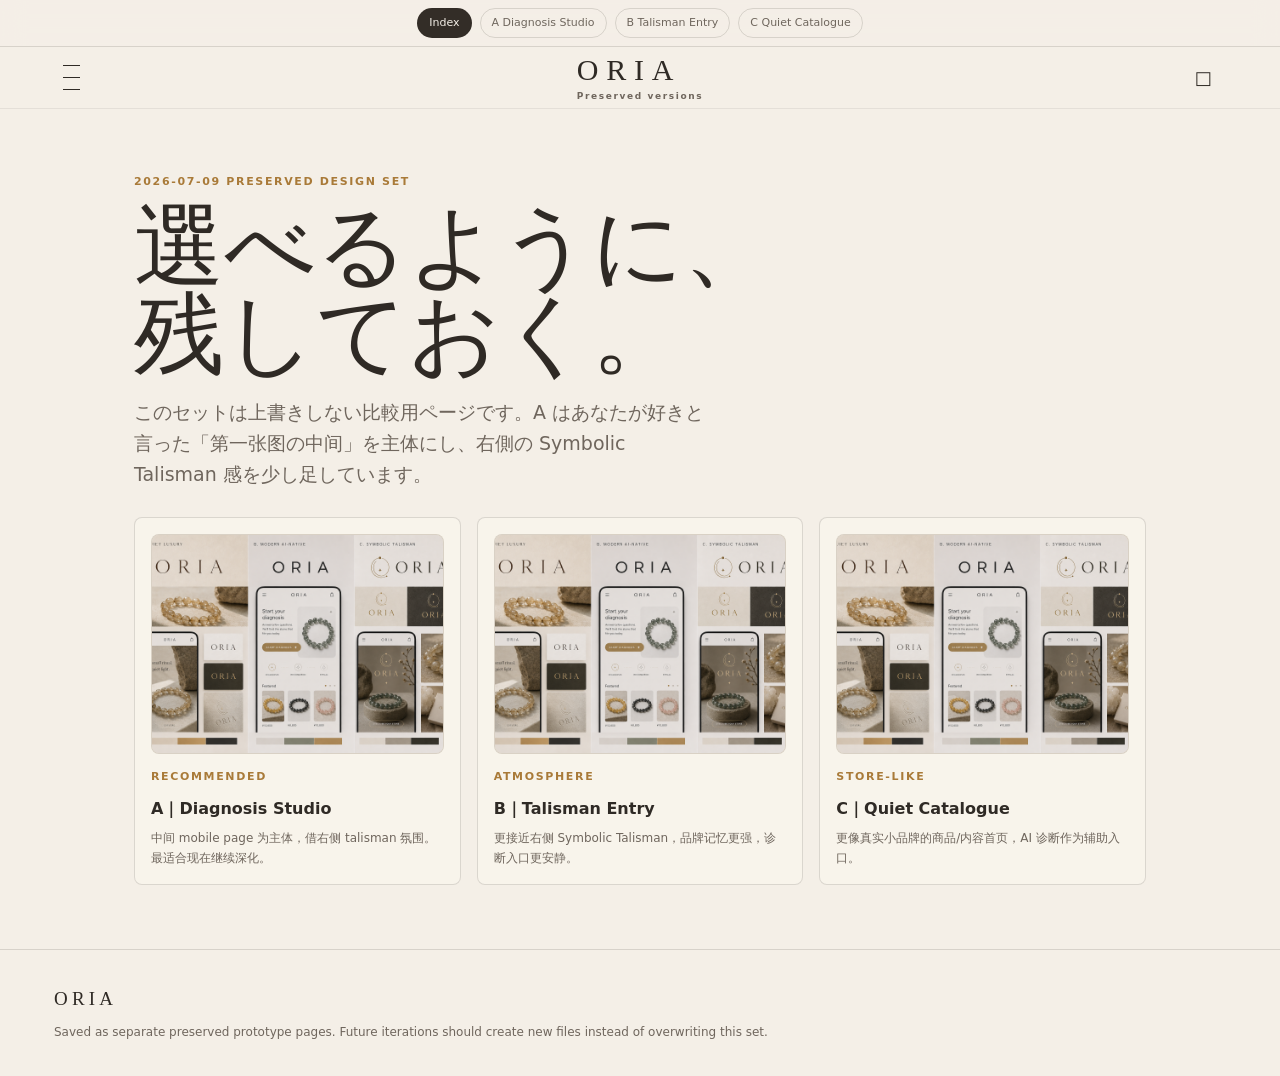
==== oria/index.html @ 79b2f796 "Add ORIA preserved homepage previews" ====
<!doctype html>
<html lang="ja">
<head>
  <meta charset="utf-8">
  <meta name="viewport" content="width=device-width, initial-scale=1">
  <title>ORIA | Preserved Homepage Versions 2026-07-09</title>
  <link rel="stylesheet" href="./oria-preserved-2026-07-09.css">
</head>
<body>
  <nav class="preserved-nav" aria-label="Preserved homepage versions">
    <a href="./index.html" aria-current="page">Index</a>
    <a href="./a.html">A Diagnosis Studio</a>
    <a href="./b.html">B Talisman Entry</a>
    <a href="./c.html">C Quiet Catalogue</a>
  </nav>

  <header class="site-header">
    <button class="hamburger" aria-label="Menu"><span></span></button>
    <a class="brand" href="#">ORIA<small>Preserved versions</small></a>
    <button class="bag" aria-label="Cart">□</button>
  </header>

  <main class="shell">
    <p class="eyebrow">2026-07-09 preserved design set</p>
    <h1>選べるように、<br>残しておく。</h1>
    <p class="lead">このセットは上書きしない比較用ページです。A はあなたが好きと言った「第一张图の中间」を主体にし、右側の Symbolic Talisman 感を少し足しています。</p>

    <div class="index-grid">
      <a class="index-card" href="./a.html">
        <div class="image-frame">
          <img src="../assets/brand/name-validation/2026-07-08-oria-brand-visual-test-v0-1.png" alt="ORIA A reference">
        </div>
        <div>
          <p class="eyebrow">Recommended</p>
          <h3>A｜Diagnosis Studio</h3>
          <p class="microcopy">中间 mobile page 为主体，借右侧 talisman 氛围。最适合现在继续深化。</p>
        </div>
      </a>

      <a class="index-card" href="./b.html">
        <div class="image-frame">
          <img src="../assets/brand/name-validation/2026-07-08-oria-brand-visual-test-v0-1.png" alt="ORIA B reference">
        </div>
        <div>
          <p class="eyebrow">Atmosphere</p>
          <h3>B｜Talisman Entry</h3>
          <p class="microcopy">更接近右侧 Symbolic Talisman，品牌记忆更强，诊断入口更安静。</p>
        </div>
      </a>

      <a class="index-card" href="./c.html">
        <div class="image-frame">
          <img src="../assets/brand/name-validation/2026-07-08-oria-brand-visual-test-v0-1.png" alt="ORIA C reference">
        </div>
        <div>
          <p class="eyebrow">Store-like</p>
          <h3>C｜Quiet Catalogue</h3>
          <p class="microcopy">更像真实小品牌的商品/内容首页，AI 诊断作为辅助入口。</p>
        </div>
      </a>
    </div>
  </main>

  <footer class="footer">
    <strong>ORIA</strong>
    Saved as separate preserved prototype pages. Future iterations should create new files instead of overwriting this set.
  </footer>
</body>
</html>
---- oria/oria-preserved-2026-07-09.css ----
:root {
  --bg: #f4efe7;
  --paper: #fbf7ef;
  --surface: #e8dfd2;
  --text: #2f2a25;
  --sub: #6f665d;
  --accent: #a97a38;
  --dark: #332d27;
  --line: rgba(47, 42, 37, 0.15);
  --soft-line: rgba(47, 42, 37, 0.08);
  --green: #8a9a73;
  --rose: #c48d8a;
  --blue: #8e9aa0;
  --smoke: #5f5a52;
  --shadow: 0 22px 54px rgba(47, 42, 37, 0.12);
  --radius: 8px;
}

* {
  box-sizing: border-box;
}

html {
  scroll-behavior: smooth;
}

body {
  margin: 0;
  color: var(--text);
  background: var(--bg);
  font-family: "Hiragino Kaku Gothic ProN", "Yu Gothic", system-ui, sans-serif;
  line-height: 1.62;
}

a {
  color: inherit;
  text-decoration: none;
}

button,
input {
  font: inherit;
}

img {
  display: block;
  max-width: 100%;
}

.preserved-nav {
  position: sticky;
  z-index: 30;
  top: 0;
  display: flex;
  min-height: 42px;
  align-items: center;
  justify-content: center;
  gap: 8px;
  padding: 8px 12px;
  background: rgba(244, 239, 231, 0.94);
  border-bottom: 1px solid var(--line);
  backdrop-filter: blur(12px);
}

.preserved-nav a {
  display: inline-flex;
  min-height: 30px;
  align-items: center;
  border: 1px solid var(--line);
  border-radius: 999px;
  padding: 0 11px;
  color: var(--sub);
  font-size: 11px;
}

.preserved-nav a[aria-current="page"] {
  background: var(--dark);
  color: var(--bg);
}

.site-header {
  display: grid;
  grid-template-columns: 40px 1fr 40px;
  min-height: 62px;
  align-items: center;
  padding: 0 clamp(16px, 5vw, 54px);
  border-bottom: 1px solid var(--soft-line);
}

.hamburger,
.bag {
  display: inline-grid;
  width: 34px;
  height: 34px;
  place-items: center;
  border: 0;
  background: transparent;
  color: var(--text);
  cursor: pointer;
}

.hamburger span,
.hamburger::before,
.hamburger::after {
  display: block;
  width: 17px;
  height: 1px;
  background: currentColor;
  content: "";
}

.hamburger {
  gap: 5px;
}

.bag {
  font-size: 18px;
}

.brand {
  justify-self: center;
  font-family: Georgia, "Times New Roman", serif;
  font-size: clamp(20px, 5vw, 30px);
  font-weight: 400;
  letter-spacing: 0.26em;
  line-height: 1;
}

.brand small {
  display: block;
  margin-top: 7px;
  color: var(--sub);
  font-family: "Hiragino Kaku Gothic ProN", "Yu Gothic", system-ui, sans-serif;
  font-size: 9px;
  font-weight: 600;
  letter-spacing: 0.18em;
  text-align: center;
}

.shell {
  width: min(1120px, 100%);
  margin: 0 auto;
  padding: clamp(22px, 5vw, 64px) clamp(16px, 5vw, 54px);
}

.eyebrow {
  margin: 0 0 12px;
  color: var(--accent);
  font-size: 11px;
  font-weight: 700;
  letter-spacing: 0.15em;
  text-transform: uppercase;
}

h1,
h2,
h3,
p {
  margin-top: 0;
}

h1,
h2 {
  font-family: Georgia, "Times New Roman", serif;
  font-weight: 400;
  letter-spacing: 0;
}

h1 {
  margin-bottom: 0;
  font-size: clamp(42px, 13vw, 90px);
  line-height: 0.98;
}

h2 {
  margin-bottom: 0;
  font-size: clamp(31px, 8vw, 62px);
  line-height: 1.04;
}

h3 {
  margin-bottom: 7px;
  font-size: 16px;
  font-weight: 600;
  line-height: 1.35;
}

.lead {
  max-width: 580px;
  margin: 18px 0 0;
  color: var(--sub);
  font-size: clamp(15px, 4vw, 19px);
}

.microcopy {
  margin: 10px 0 0;
  color: var(--sub);
  font-size: 12px;
}

.actions {
  display: flex;
  flex-wrap: wrap;
  gap: 10px;
  margin-top: 24px;
}

.btn {
  display: inline-flex;
  min-height: 48px;
  align-items: center;
  justify-content: center;
  border: 1px solid var(--line);
  border-radius: 999px;
  padding: 0 22px;
  background: transparent;
  color: var(--text);
  font-weight: 700;
  cursor: pointer;
  transition: transform 180ms ease, border-color 180ms ease, background 180ms ease;
}

.btn:hover {
  transform: translateY(-1px);
  border-color: rgba(47, 42, 37, 0.34);
}

.btn.primary {
  border-color: var(--dark);
  background: var(--dark);
  color: var(--bg);
}

.btn.slim {
  min-height: 38px;
  padding: 0 16px;
  font-size: 12px;
}

.image-frame {
  overflow: hidden;
  border: 1px solid var(--soft-line);
  border-radius: var(--radius);
  background: var(--surface);
}

.image-frame img {
  width: 100%;
  height: 100%;
  object-fit: cover;
}

.quiz {
  display: grid;
  gap: 16px;
  border: 1px solid var(--line);
  border-radius: var(--radius);
  padding: 18px;
  background: rgba(251, 247, 239, 0.72);
}

.quiz-row {
  display: grid;
  gap: 9px;
}

.choice-grid {
  display: grid;
  grid-template-columns: repeat(2, minmax(0, 1fr));
  gap: 8px;
}

.choice {
  min-height: 42px;
  border: 1px solid var(--line);
  border-radius: 999px;
  background: transparent;
  color: var(--text);
  cursor: pointer;
}

.choice.is-selected {
  border-color: var(--dark);
  background: var(--dark);
  color: var(--bg);
}

.result-note {
  display: none;
  margin: 0;
  padding-top: 10px;
  border-top: 1px solid var(--line);
  color: var(--sub);
  font-size: 13px;
}

.result-note.is-visible {
  display: block;
}

.product-line {
  display: grid;
  gap: 1px;
  border-top: 1px solid var(--line);
}

.product-line a {
  display: grid;
  grid-template-columns: 1fr auto;
  gap: 16px;
  padding: 17px 0;
  border-bottom: 1px solid var(--line);
}

.product-line span {
  color: var(--sub);
  font-size: 13px;
}

.footer {
  padding: 34px clamp(16px, 5vw, 54px);
  border-top: 1px solid var(--line);
  color: var(--sub);
  font-size: 12px;
}

.footer strong {
  display: block;
  margin-bottom: 8px;
  color: var(--text);
  font-family: Georgia, "Times New Roman", serif;
  font-size: 19px;
  font-weight: 400;
  letter-spacing: 0.22em;
}

.reveal {
  opacity: 0;
  transform: translateY(10px);
  transition: opacity 650ms ease, transform 650ms ease;
}

.reveal.is-visible {
  opacity: 1;
  transform: translateY(0);
}

.index-grid {
  display: grid;
  grid-template-columns: repeat(3, minmax(0, 1fr));
  gap: 16px;
  margin-top: 28px;
}

.index-card {
  display: grid;
  gap: 14px;
  border: 1px solid var(--line);
  border-radius: var(--radius);
  padding: 16px;
  background: rgba(251, 247, 239, 0.6);
}

.index-card .image-frame {
  aspect-ratio: 4 / 3;
}

@media (max-width: 760px) {
  .preserved-nav {
    overflow-x: auto;
    justify-content: flex-start;
  }

  .choice-grid,
  .index-grid {
    grid-template-columns: 1fr;
  }

  .actions .btn {
    width: 100%;
  }
}

@media (prefers-reduced-motion: reduce) {
  html {
    scroll-behavior: auto;
  }

  *,
  *::before,
  *::after {
    transition: none !important;
  }

  .reveal {
    opacity: 1;
    transform: none;
  }
}
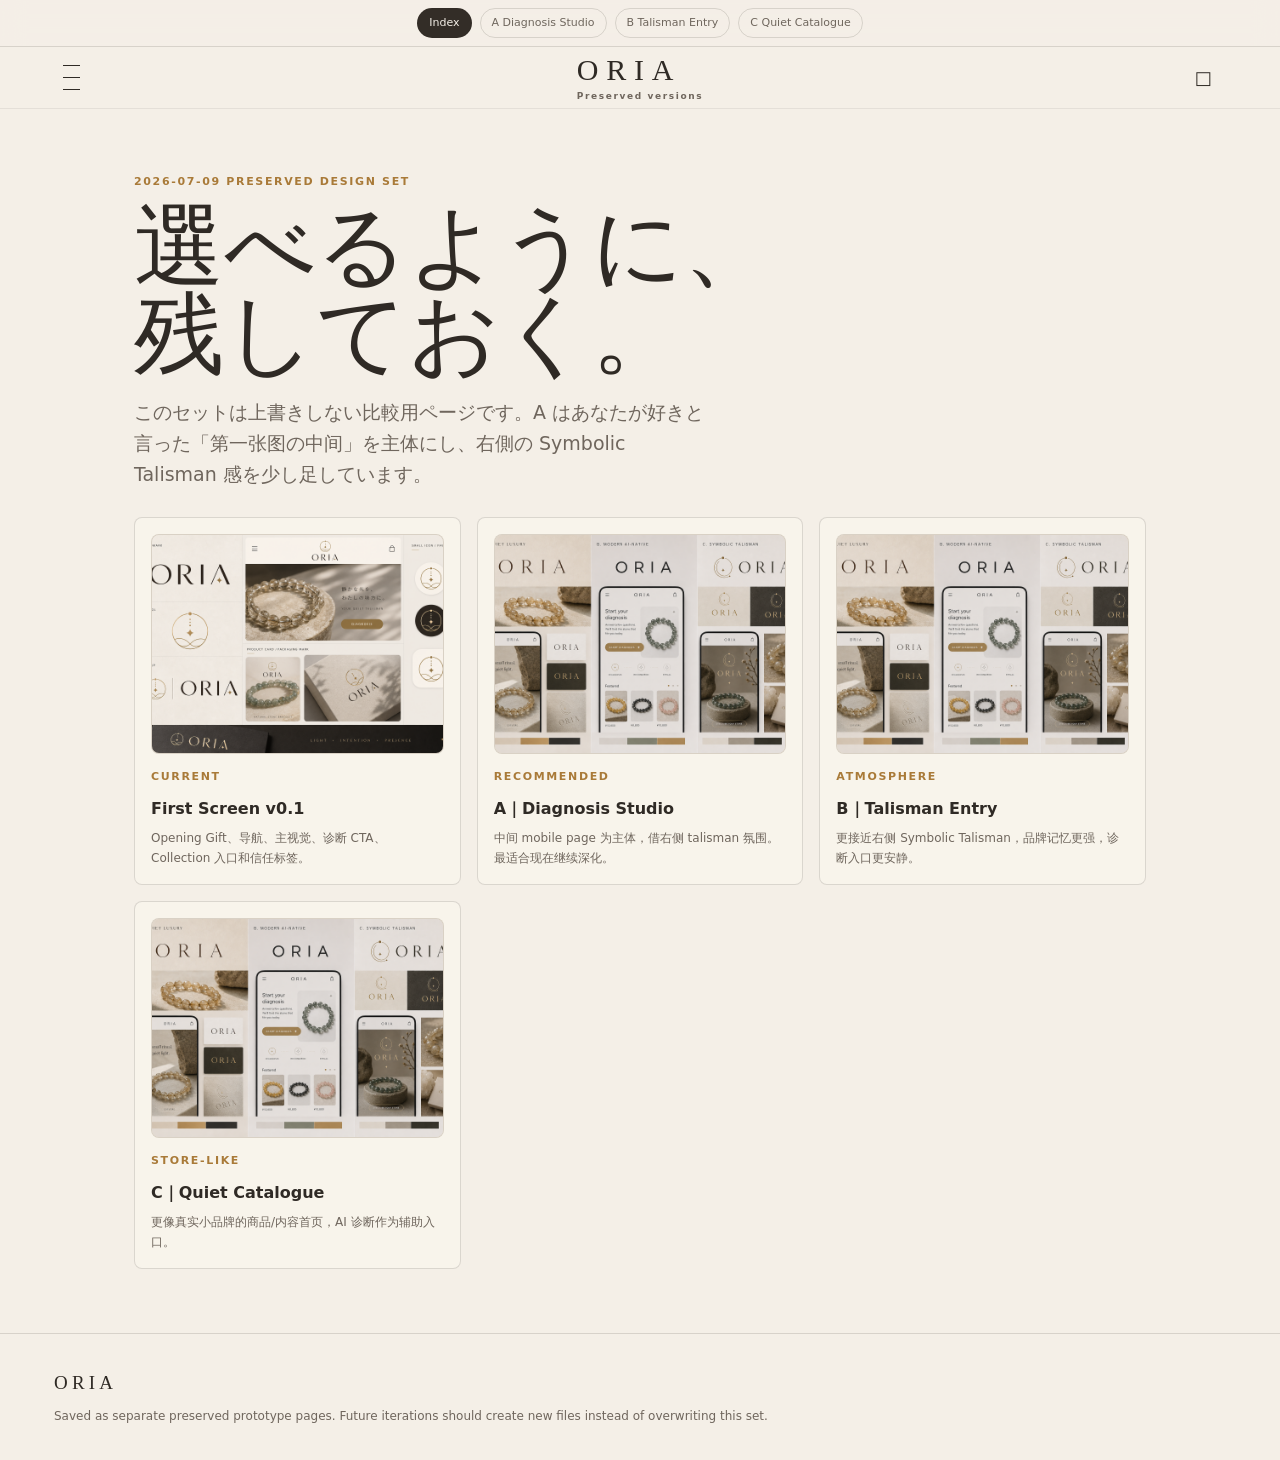
==== commit 9c7396c1: "Add ORIA first screen preview" ====
--- a/oria/index.html
+++ b/oria/index.html
@@ -26,6 +26,17 @@
     <p class="lead">このセットは上書きしない比較用ページです。A はあなたが好きと言った「第一张图の中间」を主体にし、右側の Symbolic Talisman 感を少し足しています。</p>
 
     <div class="index-grid">
+      <a class="index-card" href="./first-screen-v0.1.html">
+        <div class="image-frame">
+          <img src="../assets/brand/name-validation/2026-07-08-oria-logo-hero-test-v0-2.png" alt="ORIA first screen v0.1">
+        </div>
+        <div>
+          <p class="eyebrow">Current</p>
+          <h3>First Screen v0.1</h3>
+          <p class="microcopy">Opening Gift、导航、主视觉、诊断 CTA、Collection 入口和信任标签。</p>
+        </div>
+      </a>
+
       <a class="index-card" href="./a.html">
         <div class="image-frame">
           <img src="../assets/brand/name-validation/2026-07-08-oria-brand-visual-test-v0-1.png" alt="ORIA A reference">
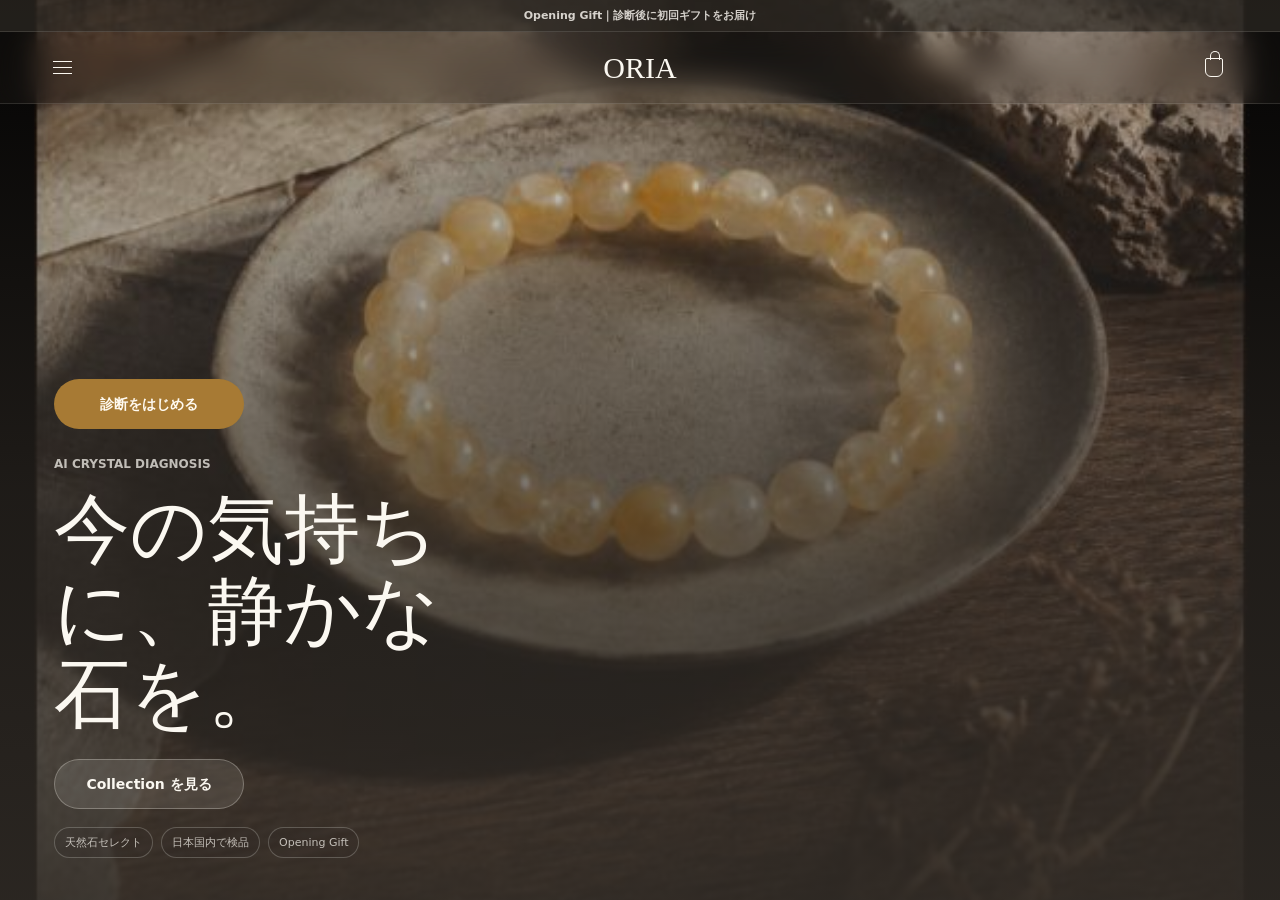
==== commit fb298339: "Use C001 image as ORIA first screen preview" ====
--- a/oria/index.html
+++ b/oria/index.html
@@ -3,78 +3,290 @@
 <head>
   <meta charset="utf-8">
   <meta name="viewport" content="width=device-width, initial-scale=1">
-  <title>ORIA | Preserved Homepage Versions 2026-07-09</title>
-  <link rel="stylesheet" href="./oria-preserved-2026-07-09.css">
+  <title>ORIA | First Screen v0.1</title>
+  <style>
+    :root {
+      --ivory: #f4efe7;
+      --paper: #fbf8f1;
+      --sage: #858c7b;
+      --gold: #a77a34;
+      --charcoal: #2f2a25;
+      --ink-soft: rgba(251, 248, 241, 0.84);
+      --line-light: rgba(251, 248, 241, 0.28);
+      --line-dark: rgba(47, 42, 37, 0.16);
+    }
+
+    * {
+      box-sizing: border-box;
+    }
+
+    html {
+      min-height: 100%;
+      background: var(--charcoal);
+    }
+
+    body {
+      min-height: 100%;
+      margin: 0;
+      color: var(--paper);
+      background: var(--charcoal);
+      font-family: "Hiragino Kaku Gothic ProN", "Yu Gothic", system-ui, sans-serif;
+      line-height: 1.58;
+    }
+
+    a,
+    button {
+      color: inherit;
+      font: inherit;
+    }
+
+    a {
+      text-decoration: none;
+    }
+
+    button {
+      border: 0;
+      background: transparent;
+      cursor: pointer;
+    }
+
+    .page {
+      min-height: 100svh;
+      background:
+        linear-gradient(180deg, rgba(47, 42, 37, 0.08) 0%, rgba(47, 42, 37, 0.64) 54%, rgba(47, 42, 37, 0.9) 100%),
+        url("../assets/ai-visuals/C001/2026-07-07/C001-ai-visual-v3-fullscreen-ui.png") center / cover;
+    }
+
+    .header {
+      position: fixed;
+      z-index: 10;
+      top: 32px;
+      left: 0;
+      right: 0;
+      display: grid;
+      grid-template-columns: 44px 1fr 44px;
+      min-height: 64px;
+      align-items: center;
+      padding: 0 18px;
+      border-bottom: 1px solid rgba(251, 248, 241, 0.12);
+      background: rgba(47, 42, 37, 0.22);
+      backdrop-filter: blur(14px);
+    }
+
+    .top-gift {
+      position: fixed;
+      z-index: 11;
+      top: 0;
+      left: 0;
+      right: 0;
+      display: flex;
+      min-height: 32px;
+      align-items: center;
+      justify-content: center;
+      padding: 6px 14px;
+      border-bottom: 1px solid rgba(251, 248, 241, 0.12);
+      background: rgba(47, 42, 37, 0.72);
+      color: rgba(251, 248, 241, 0.82);
+      font-size: 11px;
+      font-weight: 700;
+    }
+
+    .brand {
+      justify-self: center;
+      color: var(--paper);
+      font-family: Georgia, "Times New Roman", serif;
+      font-size: 24px;
+      font-weight: 400;
+      letter-spacing: 0;
+    }
+
+    .icon-button {
+      display: grid;
+      width: 40px;
+      height: 40px;
+      place-items: center;
+    }
+
+    .menu-icon,
+    .menu-icon::before,
+    .menu-icon::after {
+      display: block;
+      width: 19px;
+      height: 1px;
+      background: currentColor;
+      content: "";
+    }
+
+    .menu-icon::before {
+      transform: translateY(-6px);
+    }
+
+    .menu-icon::after {
+      transform: translateY(5px);
+    }
+
+    .bag-icon {
+      position: relative;
+      width: 18px;
+      height: 19px;
+      border: 1.4px solid currentColor;
+      border-radius: 2px 2px 6px 6px;
+    }
+
+    .bag-icon::before {
+      position: absolute;
+      top: -8px;
+      left: 4px;
+      width: 8px;
+      height: 8px;
+      border: 1.4px solid currentColor;
+      border-bottom: 0;
+      border-radius: 8px 8px 0 0;
+      content: "";
+    }
+
+    .hero {
+      display: grid;
+      min-height: 100svh;
+      align-items: end;
+      padding: 96px 20px 28px;
+    }
+
+    .hero-inner {
+      width: min(100%, 460px);
+    }
+
+    .kicker {
+      margin: 0 0 14px;
+      color: rgba(251, 248, 241, 0.72);
+      font-size: 12px;
+      font-weight: 700;
+      letter-spacing: 0;
+      text-transform: uppercase;
+    }
+
+    h1 {
+      max-width: 10ch;
+      margin: 0;
+      color: var(--paper);
+      font-family: "Hiragino Mincho ProN", "Yu Mincho", Georgia, serif;
+      font-size: 46px;
+      font-weight: 400;
+      line-height: 1.08;
+      letter-spacing: 0;
+    }
+
+    .actions {
+      display: grid;
+      grid-template-columns: 1fr;
+      gap: 10px;
+      margin-top: 22px;
+    }
+
+    .button {
+      display: inline-flex;
+      min-height: 50px;
+      align-items: center;
+      justify-content: center;
+      border: 1px solid var(--line-light);
+      border-radius: 999px;
+      padding: 0 22px;
+      background: rgba(251, 248, 241, 0.1);
+      color: var(--paper);
+      font-size: 14px;
+      font-weight: 700;
+    }
+
+    .button-primary {
+      border-color: rgba(167, 122, 52, 0.72);
+      background: var(--gold);
+      color: #fffaf0;
+    }
+
+    .primary-action {
+      margin: 0 0 26px;
+    }
+
+    .secondary-action {
+      margin-top: 24px;
+    }
+
+    .signals {
+      display: flex;
+      flex-wrap: wrap;
+      gap: 8px;
+      margin-top: 18px;
+      color: rgba(251, 248, 241, 0.72);
+      font-size: 11px;
+    }
+
+    .signals span {
+      border: 1px solid rgba(251, 248, 241, 0.22);
+      border-radius: 999px;
+      padding: 6px 10px;
+      background: rgba(47, 42, 37, 0.16);
+    }
+
+    @media (min-width: 720px) {
+      .header {
+        min-height: 72px;
+        padding: 0 42px;
+      }
+
+      .brand {
+        font-size: 30px;
+      }
+
+      .hero {
+        padding: 120px 54px 42px;
+      }
+
+      .hero-inner {
+        width: min(100%, 620px);
+      }
+
+      h1 {
+        max-width: 11ch;
+        font-size: 76px;
+      }
+
+      .actions {
+        display: flex;
+        flex-wrap: wrap;
+      }
+
+      .button {
+        min-width: 190px;
+      }
+    }
+  </style>
 </head>
 <body>
-  <nav class="preserved-nav" aria-label="Preserved homepage versions">
-    <a href="./index.html" aria-current="page">Index</a>
-    <a href="./a.html">A Diagnosis Studio</a>
-    <a href="./b.html">B Talisman Entry</a>
-    <a href="./c.html">C Quiet Catalogue</a>
-  </nav>
-
-  <header class="site-header">
-    <button class="hamburger" aria-label="Menu"><span></span></button>
-    <a class="brand" href="#">ORIA<small>Preserved versions</small></a>
-    <button class="bag" aria-label="Cart">□</button>
-  </header>
-
-  <main class="shell">
-    <p class="eyebrow">2026-07-09 preserved design set</p>
-    <h1>選べるように、<br>残しておく。</h1>
-    <p class="lead">このセットは上書きしない比較用ページです。A はあなたが好きと言った「第一张图の中间」を主体にし、右側の Symbolic Talisman 感を少し足しています。</p>
-
-    <div class="index-grid">
-      <a class="index-card" href="./first-screen-v0.1.html">
-        <div class="image-frame">
-          <img src="../assets/brand/name-validation/2026-07-08-oria-logo-hero-test-v0-2.png" alt="ORIA first screen v0.1">
+  <div class="page">
+    <div class="top-gift">Opening Gift｜診断後に初回ギフトをお届け</div>
+    <header class="header" aria-label="ORIA header">
+      <button class="icon-button" type="button" aria-label="Menu"><span class="menu-icon"></span></button>
+      <a class="brand" href="#">ORIA</a>
+      <button class="icon-button" type="button" aria-label="Cart"><span class="bag-icon"></span></button>
+    </header>
+
+    <main class="hero">
+      <section class="hero-inner" aria-labelledby="hero-title">
+        <div class="primary-action" aria-label="Primary action">
+          <a class="button button-primary" href="#diagnosis">診断をはじめる</a>
         </div>
-        <div>
-          <p class="eyebrow">Current</p>
-          <h3>First Screen v0.1</h3>
-          <p class="microcopy">Opening Gift、导航、主视觉、诊断 CTA、Collection 入口和信任标签。</p>
+        <p class="kicker">AI Crystal Diagnosis</p>
+        <h1 id="hero-title">今の気持ちに、静かな石を。</h1>
+        <div class="actions secondary-action" aria-label="Secondary action">
+          <a class="button" href="#collection">Collection を見る</a>
         </div>
-      </a>
-
-      <a class="index-card" href="./a.html">
-        <div class="image-frame">
-          <img src="../assets/brand/name-validation/2026-07-08-oria-brand-visual-test-v0-1.png" alt="ORIA A reference">
+        <div class="signals" aria-label="Trust signals">
+          <span>天然石セレクト</span>
+          <span>日本国内で検品</span>
+          <span>Opening Gift</span>
         </div>
-        <div>
-          <p class="eyebrow">Recommended</p>
-          <h3>A｜Diagnosis Studio</h3>
-          <p class="microcopy">中间 mobile page 为主体，借右侧 talisman 氛围。最适合现在继续深化。</p>
-        </div>
-      </a>
-
-      <a class="index-card" href="./b.html">
-        <div class="image-frame">
-          <img src="../assets/brand/name-validation/2026-07-08-oria-brand-visual-test-v0-1.png" alt="ORIA B reference">
-        </div>
-        <div>
-          <p class="eyebrow">Atmosphere</p>
-          <h3>B｜Talisman Entry</h3>
-          <p class="microcopy">更接近右侧 Symbolic Talisman，品牌记忆更强，诊断入口更安静。</p>
-        </div>
-      </a>
-
-      <a class="index-card" href="./c.html">
-        <div class="image-frame">
-          <img src="../assets/brand/name-validation/2026-07-08-oria-brand-visual-test-v0-1.png" alt="ORIA C reference">
-        </div>
-        <div>
-          <p class="eyebrow">Store-like</p>
-          <h3>C｜Quiet Catalogue</h3>
-          <p class="microcopy">更像真实小品牌的商品/内容首页，AI 诊断作为辅助入口。</p>
-        </div>
-      </a>
-    </div>
-  </main>
-
-  <footer class="footer">
-    <strong>ORIA</strong>
-    Saved as separate preserved prototype pages. Future iterations should create new files instead of overwriting this set.
-  </footer>
+      </section>
+    </main>
+  </div>
 </body>
 </html>
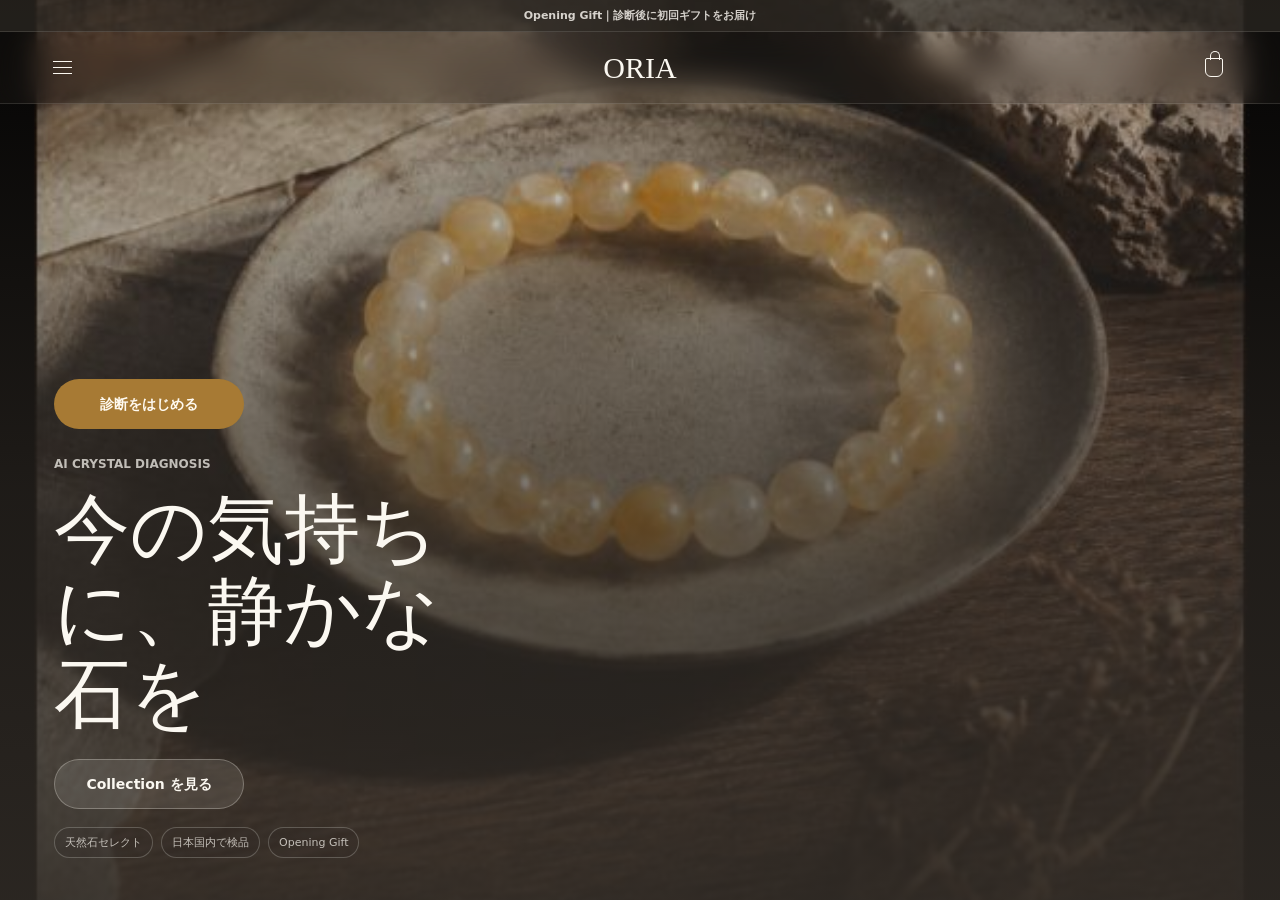
==== commit cb7b1f57: "Remove punctuation from ORIA preview headline" ====
--- a/oria/index.html
+++ b/oria/index.html
@@ -276,7 +276,7 @@
           <a class="button button-primary" href="#diagnosis">診断をはじめる</a>
         </div>
         <p class="kicker">AI Crystal Diagnosis</p>
-        <h1 id="hero-title">今の気持ちに、静かな石を。</h1>
+        <h1 id="hero-title">今の気持ちに、静かな石を</h1>
         <div class="actions secondary-action" aria-label="Secondary action">
           <a class="button" href="#collection">Collection を見る</a>
         </div>
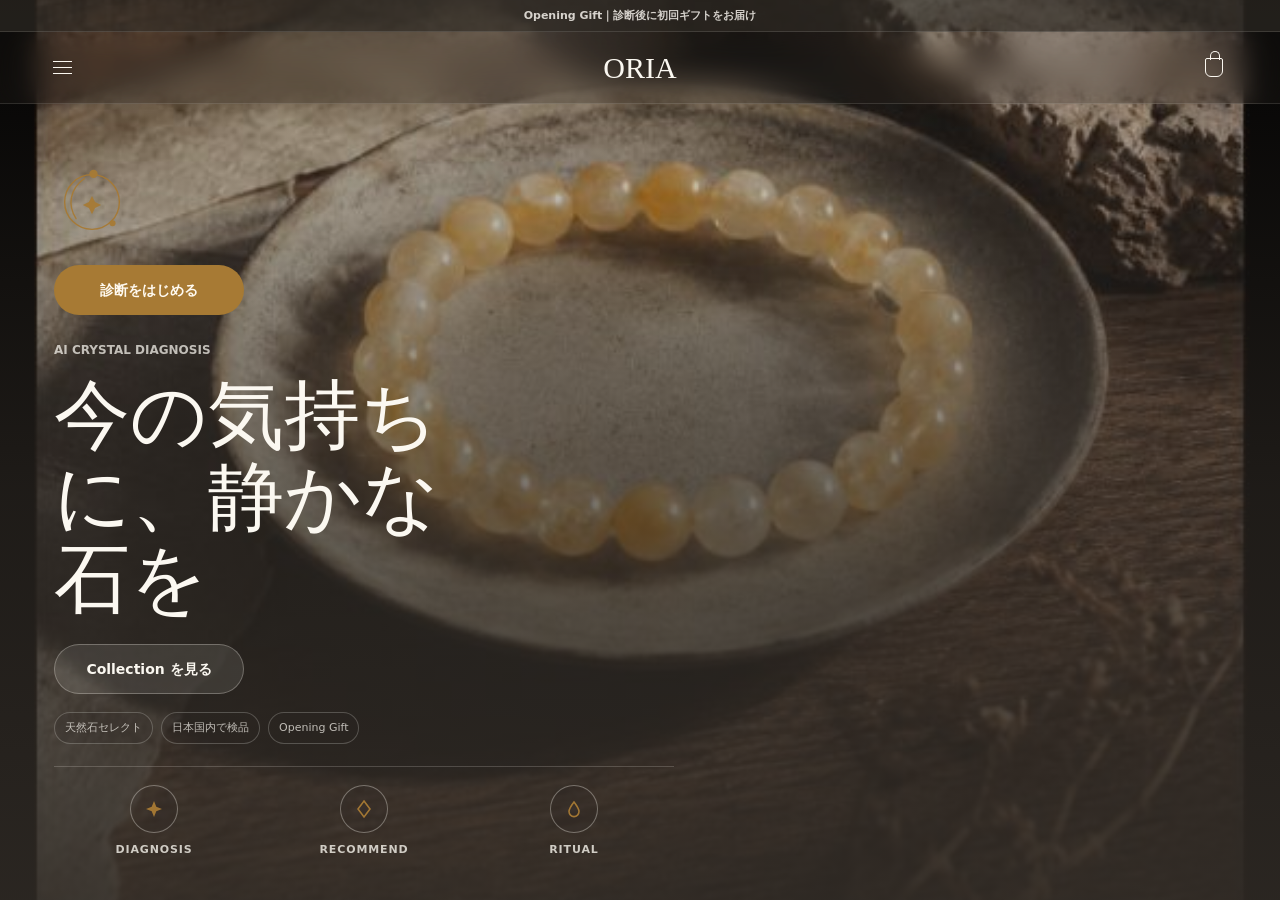
==== commit 1cfe6364: "Add ORIA symbol and process icons to preview" ====
--- a/oria/index.html
+++ b/oria/index.html
@@ -145,6 +145,13 @@
       content: "";
     }
 
+    .hero-mark {
+      width: 76px;
+      height: 76px;
+      margin-bottom: 18px;
+      color: rgba(167, 122, 52, 0.94);
+    }
+
     .hero {
       display: grid;
       min-height: 100svh;
@@ -227,6 +234,41 @@
       background: rgba(47, 42, 37, 0.16);
     }
 
+    .process-strip {
+      display: grid;
+      grid-template-columns: repeat(3, 1fr);
+      gap: 10px;
+      margin-top: 22px;
+      padding-top: 18px;
+      border-top: 1px solid rgba(251, 248, 241, 0.18);
+    }
+
+    .process-item {
+      display: grid;
+      justify-items: center;
+      gap: 8px;
+      color: rgba(251, 248, 241, 0.78);
+      text-align: center;
+    }
+
+    .process-icon {
+      display: grid;
+      width: 48px;
+      height: 48px;
+      place-items: center;
+      border: 1px solid rgba(251, 248, 241, 0.34);
+      border-radius: 50%;
+      color: rgba(167, 122, 52, 0.96);
+      background: rgba(47, 42, 37, 0.16);
+    }
+
+    .process-item strong {
+      font-size: 10px;
+      font-weight: 700;
+      letter-spacing: 0.08em;
+      text-transform: uppercase;
+    }
+
     @media (min-width: 720px) {
       .header {
         min-height: 72px;
@@ -257,6 +299,10 @@
 
       .button {
         min-width: 190px;
+      }
+
+      .process-item strong {
+        font-size: 11px;
       }
     }
   </style>
@@ -272,6 +318,13 @@
 
     <main class="hero">
       <section class="hero-inner" aria-labelledby="hero-title">
+        <svg class="hero-mark" viewBox="0 0 100 100" aria-hidden="true">
+          <circle cx="50" cy="50" r="36" fill="none" stroke="currentColor" stroke-width="1.8"/>
+          <path d="M29 72C18 55 20 33 40 19" fill="none" stroke="currentColor" stroke-width="1.8" stroke-linecap="round"/>
+          <circle cx="52" cy="13" r="5.5" fill="currentColor"/>
+          <circle cx="77" cy="78" r="4" fill="currentColor"/>
+          <path d="M50 42l4 8 8 4-8 4-4 8-4-8-8-4 8-4z" fill="currentColor"/>
+        </svg>
         <div class="primary-action" aria-label="Primary action">
           <a class="button button-primary" href="#diagnosis">診断をはじめる</a>
         </div>
@@ -285,6 +338,32 @@
           <span>日本国内で検品</span>
           <span>Opening Gift</span>
         </div>
+        <div class="process-strip" aria-label="Process">
+          <div class="process-item">
+            <span class="process-icon" aria-hidden="true">
+              <svg width="20" height="20" viewBox="0 0 20 20">
+                <path d="M10 2l2.3 5.7L18 10l-5.7 2.3L10 18l-2.3-5.7L2 10l5.7-2.3z" fill="currentColor"/>
+              </svg>
+            </span>
+            <strong>Diagnosis</strong>
+          </div>
+          <div class="process-item">
+            <span class="process-icon" aria-hidden="true">
+              <svg width="20" height="20" viewBox="0 0 20 20">
+                <path d="M10 2l6 8-6 8-6-8z" fill="none" stroke="currentColor" stroke-width="1.6"/>
+              </svg>
+            </span>
+            <strong>Recommend</strong>
+          </div>
+          <div class="process-item">
+            <span class="process-icon" aria-hidden="true">
+              <svg width="20" height="20" viewBox="0 0 20 20">
+                <path d="M10 3C7 6.9 5 9.7 5 12.6A5 5 0 0 0 15 12.6C15 9.7 13 6.9 10 3z" fill="none" stroke="currentColor" stroke-width="1.6"/>
+              </svg>
+            </span>
+            <strong>Ritual</strong>
+          </div>
+        </div>
       </section>
     </main>
   </div>
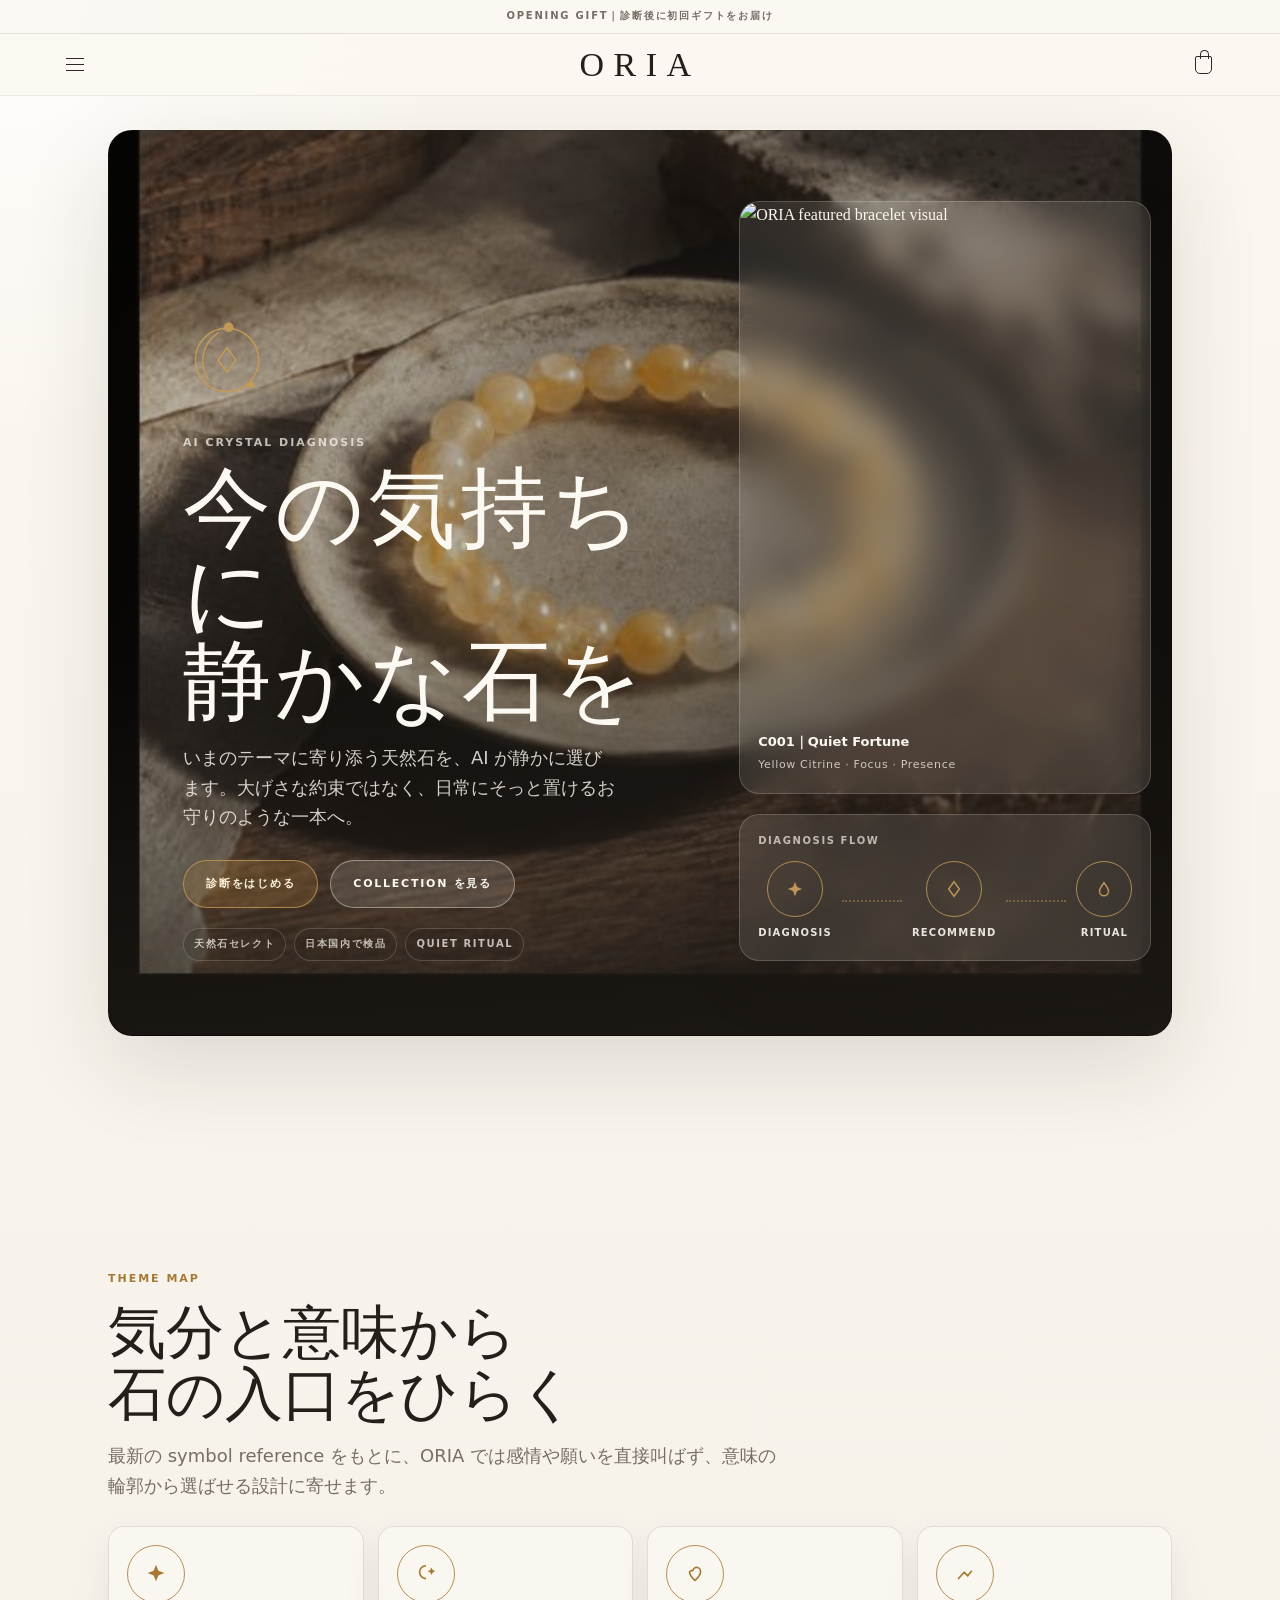
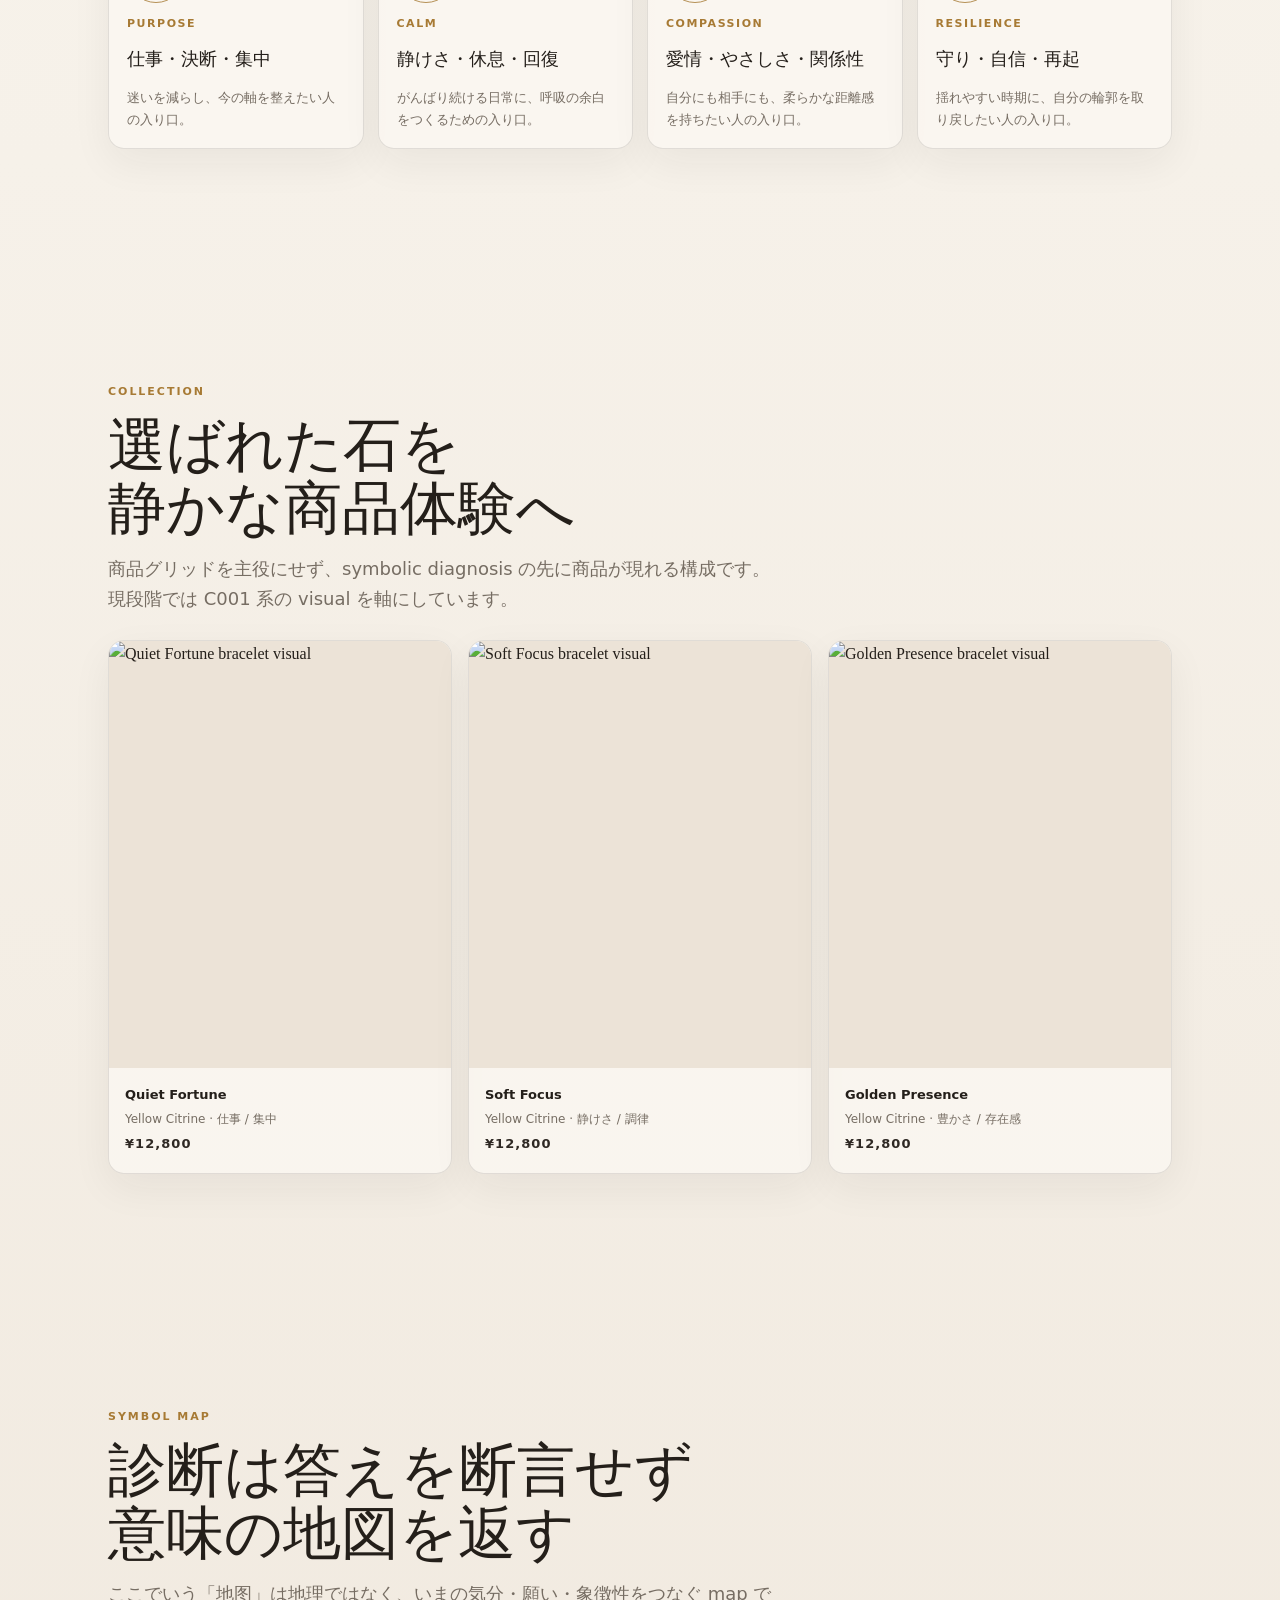
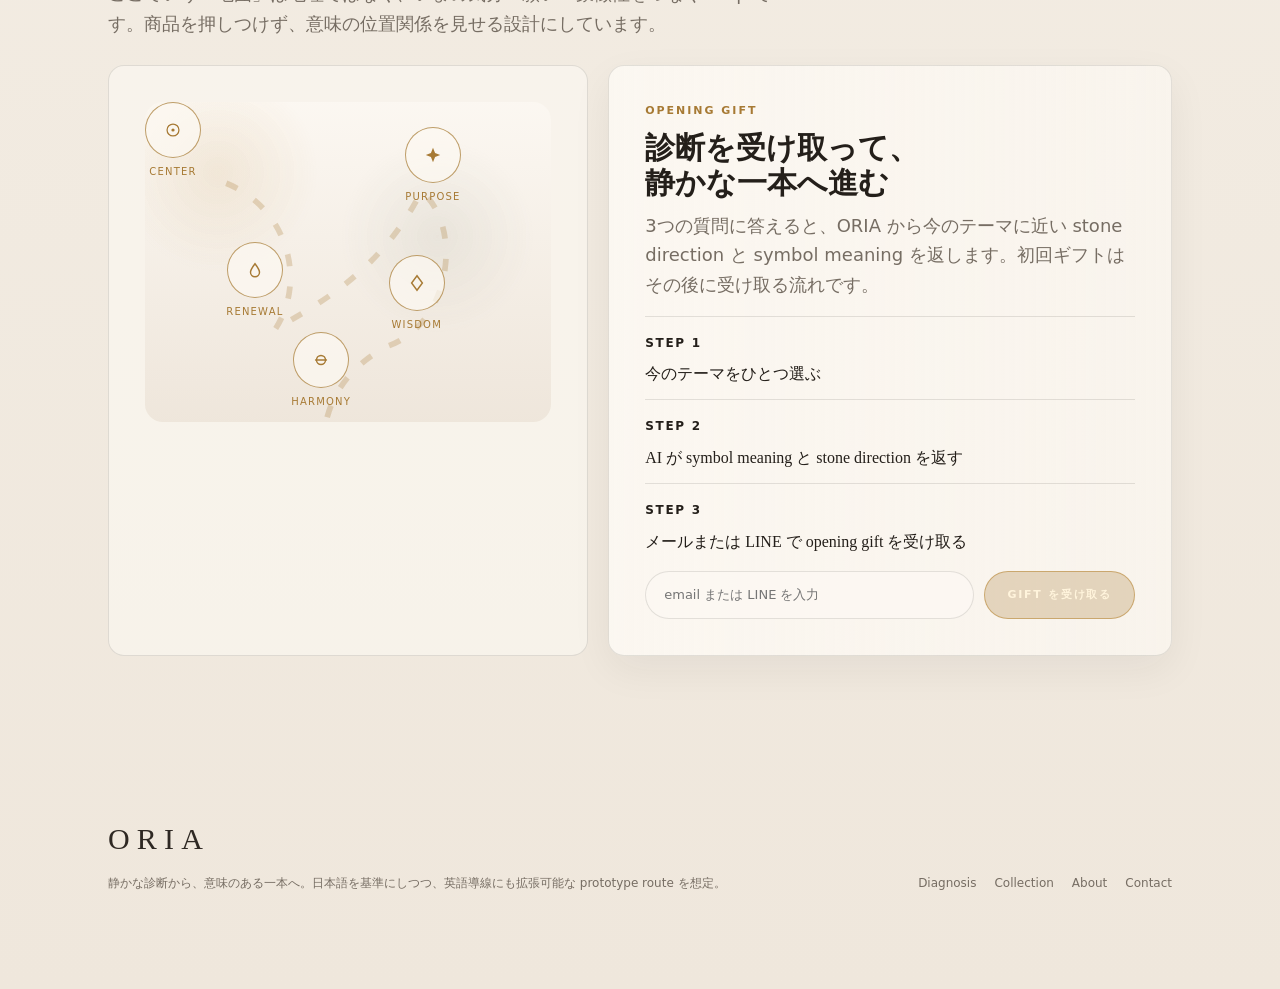
==== commit 186e7068: "Publish ORIA motion homepage preview" ====
--- a/oria/index.html
+++ b/oria/index.html
@@ -3,369 +3,1002 @@
 <head>
   <meta charset="utf-8">
   <meta name="viewport" content="width=device-width, initial-scale=1">
-  <title>ORIA | First Screen v0.1</title>
+  <title>ORIA | Motion Homepage Prototype v2026-07-12</title>
   <style>
     :root {
-      --ivory: #f4efe7;
-      --paper: #fbf8f1;
-      --sage: #858c7b;
+      --ivory: #f6f1e9;
+      --paper: #fcf8f2;
+      --mist: #ece3d7;
+      --sage: #8b9080;
       --gold: #a77a34;
-      --charcoal: #2f2a25;
-      --ink-soft: rgba(251, 248, 241, 0.84);
-      --line-light: rgba(251, 248, 241, 0.28);
-      --line-dark: rgba(47, 42, 37, 0.16);
-    }
-
-    * {
-      box-sizing: border-box;
-    }
-
-    html {
-      min-height: 100%;
-      background: var(--charcoal);
-    }
-
+      --gold-soft: #c39a58;
+      --charcoal: #2e2823;
+      --ink: #241f1a;
+      --muted: #766d63;
+      --line: rgba(46, 40, 35, 0.12);
+      --line-strong: rgba(46, 40, 35, 0.22);
+      --shadow: 0 30px 90px rgba(36, 31, 26, 0.12);
+      --radius: 16px;
+      --shell: min(1180px, 100%);
+    }
+
+    * { box-sizing: border-box; }
+    html { scroll-behavior: smooth; }
     body {
-      min-height: 100%;
       margin: 0;
-      color: var(--paper);
-      background: var(--charcoal);
-      font-family: "Hiragino Kaku Gothic ProN", "Yu Gothic", system-ui, sans-serif;
-      line-height: 1.58;
-    }
-
-    a,
-    button {
-      color: inherit;
-      font: inherit;
-    }
-
-    a {
-      text-decoration: none;
-    }
-
-    button {
+      color: var(--ink);
+      background:
+        radial-gradient(circle at top left, rgba(255,255,255,0.78), transparent 28rem),
+        linear-gradient(180deg, #fbf7f0 0%, var(--ivory) 42%, #efe7dc 100%);
+      font-family: "Hiragino Mincho ProN", "Yu Mincho", Georgia, serif;
+      line-height: 1.65;
+    }
+
+    a { color: inherit; text-decoration: none; }
+    button, input { font: inherit; }
+    img { display: block; max-width: 100%; }
+
+    .top-strip {
+      display: flex;
+      min-height: 34px;
+      align-items: center;
+      justify-content: center;
+      padding: 6px 16px;
+      border-bottom: 1px solid var(--line);
+      background: rgba(252, 248, 242, 0.82);
+      color: var(--muted);
+      font-family: "Hiragino Kaku Gothic ProN", "Yu Gothic", system-ui, sans-serif;
+      font-size: 10px;
+      font-weight: 700;
+      letter-spacing: 0.18em;
+      text-transform: uppercase;
+    }
+
+    .site-header {
+      position: sticky;
+      top: 0;
+      z-index: 30;
+      display: grid;
+      grid-template-columns: 40px 1fr 40px;
+      min-height: 62px;
+      align-items: center;
+      padding: 0 clamp(16px, 5vw, 56px);
+      border-bottom: 1px solid rgba(46, 40, 35, 0.08);
+      background: rgba(252, 248, 242, 0.86);
+      backdrop-filter: blur(12px);
+    }
+
+    .brand {
+      justify-self: center;
+      font-size: clamp(22px, 6vw, 34px);
+      letter-spacing: 0.28em;
+      line-height: 1;
+    }
+
+    .icon-button {
+      display: inline-grid;
+      width: 38px;
+      height: 38px;
+      place-items: center;
       border: 0;
       background: transparent;
-      cursor: pointer;
-    }
-
-    .page {
-      min-height: 100svh;
-      background:
-        linear-gradient(180deg, rgba(47, 42, 37, 0.08) 0%, rgba(47, 42, 37, 0.64) 54%, rgba(47, 42, 37, 0.9) 100%),
-        url("../assets/ai-visuals/C001/2026-07-07/C001-ai-visual-v3-fullscreen-ui.png") center / cover;
-    }
-
-    .header {
-      position: fixed;
-      z-index: 10;
-      top: 32px;
-      left: 0;
-      right: 0;
-      display: grid;
-      grid-template-columns: 44px 1fr 44px;
-      min-height: 64px;
-      align-items: center;
-      padding: 0 18px;
-      border-bottom: 1px solid rgba(251, 248, 241, 0.12);
-      background: rgba(47, 42, 37, 0.22);
-      backdrop-filter: blur(14px);
-    }
-
-    .top-gift {
-      position: fixed;
-      z-index: 11;
-      top: 0;
-      left: 0;
-      right: 0;
-      display: flex;
-      min-height: 32px;
-      align-items: center;
-      justify-content: center;
-      padding: 6px 14px;
-      border-bottom: 1px solid rgba(251, 248, 241, 0.12);
-      background: rgba(47, 42, 37, 0.72);
-      color: rgba(251, 248, 241, 0.82);
-      font-size: 11px;
-      font-weight: 700;
-    }
-
-    .brand {
-      justify-self: center;
-      color: var(--paper);
-      font-family: Georgia, "Times New Roman", serif;
-      font-size: 24px;
-      font-weight: 400;
-      letter-spacing: 0;
-    }
-
-    .icon-button {
-      display: grid;
-      width: 40px;
-      height: 40px;
-      place-items: center;
-    }
-
-    .menu-icon,
-    .menu-icon::before,
-    .menu-icon::after {
+      color: var(--charcoal);
+    }
+
+    .menu-lines,
+    .menu-lines::before,
+    .menu-lines::after {
       display: block;
-      width: 19px;
+      width: 18px;
       height: 1px;
       background: currentColor;
       content: "";
     }
 
-    .menu-icon::before {
-      transform: translateY(-6px);
-    }
-
-    .menu-icon::after {
-      transform: translateY(5px);
-    }
+    .menu-lines::before { transform: translateY(-6px); }
+    .menu-lines::after { transform: translateY(5px); }
 
     .bag-icon {
       position: relative;
-      width: 18px;
-      height: 19px;
+      width: 17px;
+      height: 18px;
       border: 1.4px solid currentColor;
-      border-radius: 2px 2px 6px 6px;
+      border-radius: 2px 2px 5px 5px;
     }
 
     .bag-icon::before {
       position: absolute;
-      top: -8px;
       left: 4px;
-      width: 8px;
+      top: -7px;
+      width: 7px;
       height: 8px;
-      border: 1.4px solid currentColor;
+      border: 1.3px solid currentColor;
       border-bottom: 0;
-      border-radius: 8px 8px 0 0;
+      border-radius: 7px 7px 0 0;
       content: "";
     }
 
+    .shell {
+      width: var(--shell);
+      margin: 0 auto;
+      padding: clamp(18px, 4vw, 42px) clamp(18px, 5vw, 58px) clamp(68px, 8vw, 96px);
+    }
+
+    .hero {
+      padding-top: clamp(18px, 5vw, 34px);
+    }
+
+    .hero-frame {
+      position: relative;
+      overflow: hidden;
+      min-height: min(82svh, 880px);
+      border: 1px solid var(--line);
+      border-radius: 24px;
+      box-shadow: var(--shadow);
+      background:
+        linear-gradient(120deg, rgba(34, 29, 24, 0.14), rgba(34, 29, 24, 0.54)),
+        url("../assets/ai-visuals/C001/2026-07-07/C001-ai-visual-v3-fullscreen-ui.png") center / cover;
+    }
+
+    .hero-frame::after {
+      position: absolute;
+      inset: auto 0 0;
+      height: 44%;
+      background: linear-gradient(0deg, rgba(34, 29, 24, 0.66), transparent);
+      content: "";
+    }
+
+    .hero-content {
+      position: relative;
+      z-index: 1;
+      display: grid;
+      grid-template-columns: minmax(0, 0.92fr) minmax(280px, 0.68fr);
+      gap: clamp(22px, 6vw, 72px);
+      align-items: end;
+      min-height: inherit;
+      padding: clamp(26px, 7vw, 74px);
+      color: var(--paper);
+    }
+
+    .hero-left {
+      align-self: end;
+      max-width: 560px;
+    }
+
+    .eyebrow {
+      margin: 0 0 14px;
+      color: rgba(252, 248, 242, 0.72);
+      font-family: "Hiragino Kaku Gothic ProN", "Yu Gothic", system-ui, sans-serif;
+      font-size: 11px;
+      font-weight: 700;
+      letter-spacing: 0.18em;
+      text-transform: uppercase;
+    }
+
     .hero-mark {
-      width: 76px;
-      height: 76px;
-      margin-bottom: 18px;
-      color: rgba(167, 122, 52, 0.94);
-    }
-
-    .hero {
-      display: grid;
-      min-height: 100svh;
-      align-items: end;
-      padding: 96px 20px 28px;
-    }
-
-    .hero-inner {
-      width: min(100%, 460px);
-    }
-
-    .kicker {
-      margin: 0 0 14px;
-      color: rgba(251, 248, 241, 0.72);
-      font-size: 12px;
-      font-weight: 700;
-      letter-spacing: 0;
-      text-transform: uppercase;
+      width: 88px;
+      height: 88px;
+      margin-bottom: 22px;
+      color: rgba(195, 154, 88, 0.96);
+      filter: drop-shadow(0 8px 18px rgba(34, 29, 24, 0.22));
+      animation: drift 6s ease-in-out infinite;
     }
 
     h1 {
-      max-width: 10ch;
       margin: 0;
-      color: var(--paper);
-      font-family: "Hiragino Mincho ProN", "Yu Mincho", Georgia, serif;
-      font-size: 46px;
+      font-size: clamp(42px, 11vw, 88px);
       font-weight: 400;
-      line-height: 1.08;
-      letter-spacing: 0;
+      line-height: 0.98;
+      letter-spacing: 0.04em;
+    }
+
+    .hero-copy {
+      max-width: 38ch;
+      margin: 18px 0 0;
+      color: rgba(252, 248, 242, 0.82);
+      font-family: "Hiragino Kaku Gothic ProN", "Yu Gothic", system-ui, sans-serif;
+      font-size: clamp(15px, 3.8vw, 18px);
     }
 
     .actions {
-      display: grid;
-      grid-template-columns: 1fr;
-      gap: 10px;
-      margin-top: 22px;
-    }
-
-    .button {
+      display: flex;
+      flex-wrap: wrap;
+      gap: 12px;
+      margin-top: 28px;
+    }
+
+    .btn {
       display: inline-flex;
-      min-height: 50px;
+      min-height: 48px;
       align-items: center;
       justify-content: center;
-      border: 1px solid var(--line-light);
+      gap: 10px;
+      border: 1px solid rgba(252, 248, 242, 0.24);
       border-radius: 999px;
       padding: 0 22px;
-      background: rgba(251, 248, 241, 0.1);
-      color: var(--paper);
-      font-size: 14px;
+      background: rgba(252, 248, 242, 0.08);
+      color: inherit;
+      font-family: "Hiragino Kaku Gothic ProN", "Yu Gothic", system-ui, sans-serif;
+      font-size: 11px;
       font-weight: 700;
-    }
-
-    .button-primary {
-      border-color: rgba(167, 122, 52, 0.72);
-      background: var(--gold);
-      color: #fffaf0;
-    }
-
-    .primary-action {
-      margin: 0 0 26px;
-    }
-
-    .secondary-action {
-      margin-top: 24px;
-    }
-
-    .signals {
+      letter-spacing: 0.16em;
+      text-transform: uppercase;
+      transition: transform 180ms ease, border-color 180ms ease, background 180ms ease;
+    }
+
+    .btn:hover { transform: translateY(-1px); }
+    .btn.gold {
+      border-color: rgba(195, 154, 88, 0.78);
+      background: rgba(167, 122, 52, 0.26);
+      color: #fff4dc;
+    }
+    .btn.light {
+      border-color: rgba(252, 248, 242, 0.4);
+      background: rgba(252, 248, 242, 0.12);
+    }
+
+    .hero-signals {
       display: flex;
       flex-wrap: wrap;
       gap: 8px;
-      margin-top: 18px;
-      color: rgba(251, 248, 241, 0.72);
+      margin-top: 20px;
+      color: rgba(252, 248, 242, 0.72);
+      font-family: "Hiragino Kaku Gothic ProN", "Yu Gothic", system-ui, sans-serif;
+      font-size: 10px;
+      font-weight: 700;
+      letter-spacing: 0.16em;
+      text-transform: uppercase;
+    }
+
+    .hero-signals span {
+      border: 1px solid rgba(252, 248, 242, 0.18);
+      border-radius: 999px;
+      padding: 7px 10px;
+      background: rgba(34, 29, 24, 0.18);
+    }
+
+    .hero-right {
+      align-self: center;
+      display: grid;
+      gap: 16px;
+    }
+
+    .floating-card,
+    .process-card {
+      border: 1px solid rgba(252, 248, 242, 0.18);
+      border-radius: 20px;
+      background: rgba(252, 248, 242, 0.1);
+      backdrop-filter: blur(14px);
+      box-shadow: 0 22px 60px rgba(34, 29, 24, 0.14);
+    }
+
+    .floating-card {
+      overflow: hidden;
+      transform: translateY(-4px);
+      transition: transform 220ms ease;
+    }
+
+    .floating-card:hover { transform: translateY(-8px); }
+
+    .floating-card img {
+      width: 100%;
+      aspect-ratio: 4 / 5;
+      object-fit: cover;
+    }
+
+    .floating-meta {
+      display: grid;
+      gap: 4px;
+      padding: 16px 18px 18px;
+      font-family: "Hiragino Kaku Gothic ProN", "Yu Gothic", system-ui, sans-serif;
+    }
+
+    .floating-meta strong { font-size: 13px; }
+    .floating-meta span {
+      color: rgba(252, 248, 242, 0.74);
       font-size: 11px;
-    }
-
-    .signals span {
-      border: 1px solid rgba(251, 248, 241, 0.22);
-      border-radius: 999px;
-      padding: 6px 10px;
-      background: rgba(47, 42, 37, 0.16);
-    }
-
-    .process-strip {
-      display: grid;
-      grid-template-columns: repeat(3, 1fr);
+      letter-spacing: 0.06em;
+    }
+
+    .process-card {
+      padding: 18px;
+      color: rgba(252, 248, 242, 0.9);
+    }
+
+    .process-head {
+      margin: 0 0 12px;
+      font-family: "Hiragino Kaku Gothic ProN", "Yu Gothic", system-ui, sans-serif;
+      font-size: 10px;
+      font-weight: 700;
+      letter-spacing: 0.16em;
+      text-transform: uppercase;
+      color: rgba(252, 248, 242, 0.68);
+    }
+
+    .process-row {
+      display: grid;
+      grid-template-columns: 1fr auto 1fr auto 1fr;
       gap: 10px;
-      margin-top: 22px;
-      padding-top: 18px;
-      border-top: 1px solid rgba(251, 248, 241, 0.18);
+      align-items: center;
     }
 
     .process-item {
       display: grid;
       justify-items: center;
       gap: 8px;
-      color: rgba(251, 248, 241, 0.78);
       text-align: center;
     }
 
     .process-icon {
       display: grid;
-      width: 48px;
-      height: 48px;
+      width: 56px;
+      height: 56px;
       place-items: center;
-      border: 1px solid rgba(251, 248, 241, 0.34);
+      border: 1px solid rgba(195, 154, 88, 0.86);
       border-radius: 50%;
-      color: rgba(167, 122, 52, 0.96);
-      background: rgba(47, 42, 37, 0.16);
+      color: rgba(195, 154, 88, 0.96);
     }
 
     .process-item strong {
+      font-family: "Hiragino Kaku Gothic ProN", "Yu Gothic", system-ui, sans-serif;
       font-size: 10px;
+      letter-spacing: 0.12em;
+      text-transform: uppercase;
+    }
+
+    .dots {
+      width: clamp(22px, 8vw, 60px);
+      border-top: 2px dotted rgba(195, 154, 88, 0.42);
+    }
+
+    .section {
+      padding-top: clamp(58px, 9vw, 96px);
+    }
+
+    .section-head {
+      display: grid;
+      grid-template-columns: minmax(0, 1fr) auto;
+      gap: 20px;
+      align-items: end;
+      margin-bottom: 26px;
+    }
+
+    .section-head h2 {
+      margin: 0;
+      font-size: clamp(30px, 8vw, 58px);
+      font-weight: 400;
+      line-height: 1.08;
+    }
+
+    .lead {
+      max-width: 680px;
+      margin: 14px 0 0;
+      color: var(--muted);
+      font-family: "Hiragino Kaku Gothic ProN", "Yu Gothic", system-ui, sans-serif;
+      font-size: clamp(14px, 3.7vw, 18px);
+    }
+
+    .theme-map {
+      display: grid;
+      grid-template-columns: repeat(4, minmax(0, 1fr));
+      gap: 14px;
+    }
+
+    .theme-card,
+    .product-card,
+    .capture-card {
+      border: 1px solid var(--line);
+      border-radius: var(--radius);
+      background: rgba(252, 248, 242, 0.76);
+      box-shadow: 0 14px 40px rgba(36, 31, 26, 0.06);
+    }
+
+    .theme-card {
+      display: grid;
+      gap: 12px;
+      padding: 18px;
+      min-height: 160px;
+    }
+
+    .theme-icon {
+      display: grid;
+      width: 58px;
+      height: 58px;
+      place-items: center;
+      border: 1px solid rgba(167, 122, 52, 0.82);
+      border-radius: 50%;
+      color: var(--gold);
+    }
+
+    .theme-label {
+      font-family: "Hiragino Kaku Gothic ProN", "Yu Gothic", system-ui, sans-serif;
+      font-size: 11px;
+      font-weight: 700;
+      letter-spacing: 0.14em;
+      text-transform: uppercase;
+      color: var(--gold);
+    }
+
+    .theme-card h3 {
+      margin: 0;
+      font-size: 18px;
+      font-weight: 400;
+    }
+
+    .theme-card p {
+      margin: 0;
+      color: var(--muted);
+      font-family: "Hiragino Kaku Gothic ProN", "Yu Gothic", system-ui, sans-serif;
+      font-size: 13px;
+    }
+
+    .collection-grid {
+      display: grid;
+      grid-template-columns: repeat(3, minmax(0, 1fr));
+      gap: 16px;
+    }
+
+    .product-card {
+      overflow: hidden;
+      display: grid;
+    }
+
+    .product-image {
+      aspect-ratio: 4 / 5;
+      overflow: hidden;
+      background: var(--mist);
+    }
+
+    .product-image img {
+      width: 100%;
+      height: 100%;
+      object-fit: cover;
+      transition: transform 400ms ease;
+    }
+
+    .product-card:hover .product-image img {
+      transform: scale(1.04);
+    }
+
+    .product-meta {
+      display: grid;
+      gap: 4px;
+      padding: 16px 16px 18px;
+      font-family: "Hiragino Kaku Gothic ProN", "Yu Gothic", system-ui, sans-serif;
+    }
+
+    .product-meta strong { font-size: 13px; }
+    .product-meta span {
+      color: var(--muted);
+      font-size: 12px;
+    }
+
+    .product-meta .price {
+      color: var(--charcoal);
+      font-size: 13px;
       font-weight: 700;
       letter-spacing: 0.08em;
+    }
+
+    .map-grid {
+      display: grid;
+      grid-template-columns: 0.92fr 1.08fr;
+      gap: 20px;
+      align-items: stretch;
+    }
+
+    .map-panel,
+    .capture-card {
+      padding: clamp(20px, 5vw, 36px);
+    }
+
+    .map-panel {
+      border: 1px solid var(--line);
+      border-radius: var(--radius);
+      background: rgba(252, 248, 242, 0.62);
+    }
+
+    .map-constellation {
+      position: relative;
+      min-height: 320px;
+      border-radius: 18px;
+      background:
+        radial-gradient(circle at 18% 22%, rgba(195, 154, 88, 0.14), transparent 24%),
+        radial-gradient(circle at 72% 42%, rgba(139, 144, 128, 0.12), transparent 28%),
+        linear-gradient(180deg, rgba(252, 248, 242, 0.82), rgba(236, 227, 215, 0.82));
+      overflow: hidden;
+    }
+
+    .constellation-line {
+      position: absolute;
+      inset: 0;
+      pointer-events: none;
+    }
+
+    .node {
+      position: absolute;
+      display: grid;
+      gap: 6px;
+      justify-items: center;
+      text-align: center;
+      font-family: "Hiragino Kaku Gothic ProN", "Yu Gothic", system-ui, sans-serif;
+      font-size: 10px;
+      letter-spacing: 0.12em;
       text-transform: uppercase;
-    }
-
-    @media (min-width: 720px) {
-      .header {
-        min-height: 72px;
-        padding: 0 42px;
-      }
-
-      .brand {
-        font-size: 30px;
+      color: var(--gold);
+    }
+
+    .node-badge {
+      display: grid;
+      width: 56px;
+      height: 56px;
+      place-items: center;
+      border: 1px solid rgba(167, 122, 52, 0.72);
+      border-radius: 50%;
+      background: rgba(252, 248, 242, 0.72);
+    }
+
+    .node:nth-child(1) { top: 12%; left: 10%; }
+    .node:nth-child(2) { top: 8%; left: 64%; }
+    .node:nth-child(3) { top: 44%; left: 20%; }
+    .node:nth-child(4) { top: 48%; left: 60%; }
+    .node:nth-child(5) { top: 72%; left: 36%; }
+
+    .map-notes {
+      display: grid;
+      gap: 12px;
+    }
+
+    .map-notes article {
+      border-top: 1px solid var(--line);
+      padding-top: 12px;
+    }
+
+    .capture-card {
+      display: grid;
+      gap: 16px;
+      background:
+        linear-gradient(90deg, rgba(252, 248, 242, 0.92), rgba(252, 248, 242, 0.7)),
+        url("../assets/ai-visuals/C001/2026-07-07/C001-ai-visual-v2-preview-crop.png") right center / cover;
+    }
+
+    .capture-row {
+      display: flex;
+      flex-wrap: wrap;
+      gap: 10px;
+    }
+
+    .capture-row input {
+      min-height: 46px;
+      min-width: min(280px, 100%);
+      flex: 1;
+      border: 1px solid var(--line);
+      border-radius: 999px;
+      padding: 0 18px;
+      background: rgba(252, 248, 242, 0.9);
+      color: var(--charcoal);
+      font-family: "Hiragino Kaku Gothic ProN", "Yu Gothic", system-ui, sans-serif;
+      font-size: 13px;
+    }
+
+    .footer {
+      display: grid;
+      grid-template-columns: 1fr auto;
+      gap: 24px;
+      align-items: end;
+      padding-top: 62px;
+      color: var(--muted);
+      font-family: "Hiragino Kaku Gothic ProN", "Yu Gothic", system-ui, sans-serif;
+      font-size: 12px;
+    }
+
+    .footer-brand {
+      display: block;
+      margin-bottom: 10px;
+      color: var(--charcoal);
+      font-family: "Hiragino Mincho ProN", "Yu Mincho", Georgia, serif;
+      font-size: 30px;
+      letter-spacing: 0.24em;
+    }
+
+    .footer-links {
+      display: flex;
+      flex-wrap: wrap;
+      justify-content: flex-end;
+      gap: 12px 18px;
+    }
+
+    .reveal {
+      opacity: 0;
+      transform: translateY(18px);
+      transition: opacity 700ms ease, transform 700ms ease;
+    }
+
+    .reveal.is-visible {
+      opacity: 1;
+      transform: translateY(0);
+    }
+
+    [data-parallax] {
+      transition: transform 100ms linear;
+      will-change: transform;
+    }
+
+    @keyframes drift {
+      0%, 100% { transform: translateY(0); }
+      50% { transform: translateY(-8px); }
+    }
+
+    @media (prefers-reduced-motion: reduce) {
+      html { scroll-behavior: auto; }
+      .hero-mark { animation: none; }
+      .reveal, .reveal.is-visible {
+        opacity: 1;
+        transform: none;
+        transition: none;
+      }
+      .btn, .product-image img, [data-parallax] {
+        transition: none;
+      }
+    }
+
+    @media (max-width: 980px) {
+      .hero-content,
+      .map-grid {
+        grid-template-columns: 1fr;
+      }
+
+      .theme-map {
+        grid-template-columns: repeat(2, minmax(0, 1fr));
+      }
+    }
+
+    @media (max-width: 720px) {
+      .section-head,
+      .footer {
+        grid-template-columns: 1fr;
+      }
+
+      .collection-grid {
+        grid-template-columns: 1fr;
+      }
+
+      .process-row {
+        grid-template-columns: 1fr;
+      }
+
+      .dots {
+        width: 2px;
+        height: 24px;
+        border-top: 0;
+        border-left: 2px dotted rgba(195, 154, 88, 0.42);
+        justify-self: center;
+      }
+
+      .footer-links {
+        justify-content: flex-start;
+      }
+    }
+
+    @media (max-width: 560px) {
+      .hero-frame {
+        min-height: calc(100svh - 96px);
+        border-left: 0;
+        border-right: 0;
+        border-radius: 0;
+      }
+
+      .shell {
+        padding-left: 0;
+        padding-right: 0;
       }
 
       .hero {
-        padding: 120px 54px 42px;
-      }
-
-      .hero-inner {
-        width: min(100%, 620px);
-      }
-
-      h1 {
-        max-width: 11ch;
-        font-size: 76px;
-      }
-
-      .actions {
-        display: flex;
-        flex-wrap: wrap;
-      }
-
-      .button {
-        min-width: 190px;
-      }
-
-      .process-item strong {
-        font-size: 11px;
+        padding-left: 0;
+        padding-right: 0;
+      }
+
+      .hero-content {
+        padding: 24px 20px 30px;
+      }
+
+      .theme-map {
+        grid-template-columns: 1fr;
+      }
+
+      .site-section-shell {
+        padding-left: 20px;
+        padding-right: 20px;
       }
     }
   </style>
 </head>
 <body>
-  <div class="page">
-    <div class="top-gift">Opening Gift｜診断後に初回ギフトをお届け</div>
-    <header class="header" aria-label="ORIA header">
-      <button class="icon-button" type="button" aria-label="Menu"><span class="menu-icon"></span></button>
-      <a class="brand" href="#">ORIA</a>
-      <button class="icon-button" type="button" aria-label="Cart"><span class="bag-icon"></span></button>
-    </header>
-
-    <main class="hero">
-      <section class="hero-inner" aria-labelledby="hero-title">
-        <svg class="hero-mark" viewBox="0 0 100 100" aria-hidden="true">
-          <circle cx="50" cy="50" r="36" fill="none" stroke="currentColor" stroke-width="1.8"/>
-          <path d="M29 72C18 55 20 33 40 19" fill="none" stroke="currentColor" stroke-width="1.8" stroke-linecap="round"/>
-          <circle cx="52" cy="13" r="5.5" fill="currentColor"/>
-          <circle cx="77" cy="78" r="4" fill="currentColor"/>
-          <path d="M50 42l4 8 8 4-8 4-4 8-4-8-8-4 8-4z" fill="currentColor"/>
-        </svg>
-        <div class="primary-action" aria-label="Primary action">
-          <a class="button button-primary" href="#diagnosis">診断をはじめる</a>
-        </div>
-        <p class="kicker">AI Crystal Diagnosis</p>
-        <h1 id="hero-title">今の気持ちに、静かな石を</h1>
-        <div class="actions secondary-action" aria-label="Secondary action">
-          <a class="button" href="#collection">Collection を見る</a>
-        </div>
-        <div class="signals" aria-label="Trust signals">
-          <span>天然石セレクト</span>
-          <span>日本国内で検品</span>
-          <span>Opening Gift</span>
-        </div>
-        <div class="process-strip" aria-label="Process">
-          <div class="process-item">
-            <span class="process-icon" aria-hidden="true">
-              <svg width="20" height="20" viewBox="0 0 20 20">
-                <path d="M10 2l2.3 5.7L18 10l-5.7 2.3L10 18l-2.3-5.7L2 10l5.7-2.3z" fill="currentColor"/>
-              </svg>
-            </span>
-            <strong>Diagnosis</strong>
+  <div class="top-strip">Opening Gift｜診断後に初回ギフトをお届け</div>
+
+  <header class="site-header">
+    <button class="icon-button" type="button" aria-label="Menu"><span class="menu-lines"></span></button>
+    <a class="brand" href="#">ORIA</a>
+    <button class="icon-button" type="button" aria-label="Cart"><span class="bag-icon"></span></button>
+  </header>
+
+  <main>
+    <section class="hero shell">
+      <div class="hero-frame" data-parallax="hero">
+        <div class="hero-content">
+          <div class="hero-left reveal">
+            <svg class="hero-mark" viewBox="0 0 100 100" aria-hidden="true">
+              <circle cx="50" cy="50" r="36" fill="none" stroke="currentColor" stroke-width="1.8"/>
+              <path d="M29 72C18 55 20 33 40 19" fill="none" stroke="currentColor" stroke-width="1.8" stroke-linecap="round"/>
+              <circle cx="52" cy="13" r="5.5" fill="currentColor"/>
+              <circle cx="77" cy="78" r="4" fill="currentColor"/>
+              <path d="M50 36l10 14-10 14-10-14z" fill="none" stroke="currentColor" stroke-width="1.8" stroke-linejoin="round"/>
+            </svg>
+            <p class="eyebrow">AI Crystal Diagnosis</p>
+            <h1>今の気持ちに<br>静かな石を</h1>
+            <p class="hero-copy">いまのテーマに寄り添う天然石を、AI が静かに選びます。大げさな約束ではなく、日常にそっと置けるお守りのような一本へ。</p>
+            <div class="actions">
+              <a class="btn gold" href="#diagnosis">診断をはじめる</a>
+              <a class="btn light" href="#collection">Collection を見る</a>
+            </div>
+            <div class="hero-signals">
+              <span>天然石セレクト</span>
+              <span>日本国内で検品</span>
+              <span>Quiet Ritual</span>
+            </div>
           </div>
-          <div class="process-item">
-            <span class="process-icon" aria-hidden="true">
-              <svg width="20" height="20" viewBox="0 0 20 20">
-                <path d="M10 2l6 8-6 8-6-8z" fill="none" stroke="currentColor" stroke-width="1.6"/>
-              </svg>
-            </span>
-            <strong>Recommend</strong>
-          </div>
-          <div class="process-item">
-            <span class="process-icon" aria-hidden="true">
-              <svg width="20" height="20" viewBox="0 0 20 20">
-                <path d="M10 3C7 6.9 5 9.7 5 12.6A5 5 0 0 0 15 12.6C15 9.7 13 6.9 10 3z" fill="none" stroke="currentColor" stroke-width="1.6"/>
-              </svg>
-            </span>
-            <strong>Ritual</strong>
+
+          <div class="hero-right reveal">
+            <article class="floating-card">
+              <img src="../assets/ai-visuals/C001/2026-07-07/C001-ai-visual-v3-preview-crop.png" alt="ORIA featured bracelet visual">
+              <div class="floating-meta">
+                <strong>C001｜Quiet Fortune</strong>
+                <span>Yellow Citrine · Focus · Presence</span>
+              </div>
+            </article>
+
+            <article class="process-card">
+              <p class="process-head">Diagnosis Flow</p>
+              <div class="process-row">
+                <div class="process-item">
+                  <span class="process-icon">
+                    <svg width="18" height="18" viewBox="0 0 20 20" aria-hidden="true">
+                      <path d="M10 2l2.3 5.7L18 10l-5.7 2.3L10 18l-2.3-5.7L2 10l5.7-2.3z" fill="currentColor"/>
+                    </svg>
+                  </span>
+                  <strong>Diagnosis</strong>
+                </div>
+                <span class="dots" aria-hidden="true"></span>
+                <div class="process-item">
+                  <span class="process-icon">
+                    <svg width="18" height="18" viewBox="0 0 20 20" aria-hidden="true">
+                      <path d="M10 2l6 8-6 8-6-8z" fill="none" stroke="currentColor" stroke-width="1.6"/>
+                    </svg>
+                  </span>
+                  <strong>Recommend</strong>
+                </div>
+                <span class="dots" aria-hidden="true"></span>
+                <div class="process-item">
+                  <span class="process-icon">
+                    <svg width="18" height="18" viewBox="0 0 20 20" aria-hidden="true">
+                      <path d="M10 3C7 6.9 5 9.7 5 12.6A5 5 0 0 0 15 12.6C15 9.7 13 6.9 10 3z" fill="none" stroke="currentColor" stroke-width="1.6"/>
+                    </svg>
+                  </span>
+                  <strong>Ritual</strong>
+                </div>
+              </div>
+            </article>
           </div>
         </div>
-      </section>
-    </main>
-  </div>
+      </div>
+    </section>
+
+    <section class="section">
+      <div class="shell site-section-shell">
+        <div class="section-head reveal">
+          <div>
+            <p class="eyebrow" style="color: var(--gold);">Theme Map</p>
+            <h2>気分と意味から<br>石の入口をひらく</h2>
+            <p class="lead">最新の symbol reference をもとに、ORIA では感情や願いを直接叫ばず、意味の輪郭から選ばせる設計に寄せます。</p>
+          </div>
+        </div>
+
+        <div class="theme-map">
+          <article class="theme-card reveal">
+            <span class="theme-icon">
+              <svg width="22" height="22" viewBox="0 0 24 24"><path d="M12 2l2.6 6.4L21 11l-6.4 2.6L12 20l-2.6-6.4L3 11l6.4-2.6z" fill="currentColor"/></svg>
+            </span>
+            <span class="theme-label">Purpose</span>
+            <h3>仕事・決断・集中</h3>
+            <p>迷いを減らし、今の軸を整えたい人の入り口。</p>
+          </article>
+          <article class="theme-card reveal">
+            <span class="theme-icon">
+              <svg width="22" height="22" viewBox="0 0 24 24"><path d="M12 3a7 7 0 1 0 0 14a7 7 0 0 1 0-14z" fill="none" stroke="currentColor" stroke-width="1.8"/><path d="M18 5l1.4 2.6L22 9l-2.6 1.4L18 13l-1.4-2.6L14 9l2.6-1.4z" fill="currentColor"/></svg>
+            </span>
+            <span class="theme-label">Calm</span>
+            <h3>静けさ・休息・回復</h3>
+            <p>がんばり続ける日常に、呼吸の余白をつくるための入り口。</p>
+          </article>
+          <article class="theme-card reveal">
+            <span class="theme-icon">
+              <svg width="22" height="22" viewBox="0 0 24 24"><path d="M12 19c4-3.5 6-6.2 6-9.2A4.2 4.2 0 0 0 9.8 8A4.2 4.2 0 0 0 6 9.8C6 12.8 8 15.5 12 19z" fill="none" stroke="currentColor" stroke-width="1.8"/></svg>
+            </span>
+            <span class="theme-label">Compassion</span>
+            <h3>愛情・やさしさ・関係性</h3>
+            <p>自分にも相手にも、柔らかな距離感を持ちたい人の入り口。</p>
+          </article>
+          <article class="theme-card reveal">
+            <span class="theme-icon">
+              <svg width="22" height="22" viewBox="0 0 24 24"><path d="M5 17l6-7 4 4 4-5" fill="none" stroke="currentColor" stroke-width="1.8" stroke-linecap="round" stroke-linejoin="round"/></svg>
+            </span>
+            <span class="theme-label">Resilience</span>
+            <h3>守り・自信・再起</h3>
+            <p>揺れやすい時期に、自分の輪郭を取り戻したい人の入り口。</p>
+          </article>
+        </div>
+      </div>
+    </section>
+
+    <section id="collection" class="section">
+      <div class="shell site-section-shell">
+        <div class="section-head reveal">
+          <div>
+            <p class="eyebrow" style="color: var(--gold);">Collection</p>
+            <h2>選ばれた石を<br>静かな商品体験へ</h2>
+            <p class="lead">商品グリッドを主役にせず、symbolic diagnosis の先に商品が現れる構成です。現段階では C001 系の visual を軸にしています。</p>
+          </div>
+        </div>
+
+        <div class="collection-grid">
+          <article class="product-card reveal">
+            <div class="product-image"><img src="../assets/ai-visuals/C001/2026-07-07/C001-ai-visual-v1-preview-crop.png" alt="Quiet Fortune bracelet visual"></div>
+            <div class="product-meta">
+              <strong>Quiet Fortune</strong>
+              <span>Yellow Citrine · 仕事 / 集中</span>
+              <span class="price">¥12,800</span>
+            </div>
+          </article>
+          <article class="product-card reveal">
+            <div class="product-image"><img src="../assets/ai-visuals/C001/2026-07-07/C001-ai-visual-v2-preview-crop.png" alt="Soft Focus bracelet visual"></div>
+            <div class="product-meta">
+              <strong>Soft Focus</strong>
+              <span>Yellow Citrine · 静けさ / 調律</span>
+              <span class="price">¥12,800</span>
+            </div>
+          </article>
+          <article class="product-card reveal">
+            <div class="product-image"><img src="../assets/ai-visuals/C001/2026-07-07/C001-ai-visual-v3-preview-crop.png" alt="Golden Presence bracelet visual"></div>
+            <div class="product-meta">
+              <strong>Golden Presence</strong>
+              <span>Yellow Citrine · 豊かさ / 存在感</span>
+              <span class="price">¥12,800</span>
+            </div>
+          </article>
+        </div>
+      </div>
+    </section>
+
+    <section id="diagnosis" class="section">
+      <div class="shell site-section-shell">
+        <div class="section-head reveal">
+          <div>
+            <p class="eyebrow" style="color: var(--gold);">Symbol Map</p>
+            <h2>診断は答えを断言せず<br>意味の地図を返す</h2>
+            <p class="lead">ここでいう「地图」は地理ではなく、いまの気分・願い・象徴性をつなぐ map です。商品を押しつけず、意味の位置関係を見せる設計にしています。</p>
+          </div>
+        </div>
+
+        <div class="map-grid">
+          <article class="map-panel reveal">
+            <div class="map-constellation">
+              <svg class="constellation-line" viewBox="0 0 100 100" preserveAspectRatio="none" aria-hidden="true">
+                <path d="M20 20C35 26 40 44 32 56C42 50 58 42 68 22C78 30 76 54 60 60C48 66 44 76 44 84" fill="none" stroke="rgba(167,122,52,0.26)" stroke-width="1.4" stroke-dasharray="3 5"/>
+              </svg>
+              <div class="node">
+                <span class="node-badge">
+                  <svg width="18" height="18" viewBox="0 0 20 20"><path d="M10 2l2.3 5.7L18 10l-5.7 2.3L10 18l-2.3-5.7L2 10l5.7-2.3z" fill="currentColor"/></svg>
+                </span>
+                <span>Purpose</span>
+              </div>
+              <div class="node">
+                <span class="node-badge">
+                  <svg width="18" height="18" viewBox="0 0 20 20"><path d="M10 3C7 6.9 5 9.7 5 12.6A5 5 0 0 0 15 12.6C15 9.7 13 6.9 10 3z" fill="none" stroke="currentColor" stroke-width="1.6"/></svg>
+                </span>
+                <span>Renewal</span>
+              </div>
+              <div class="node">
+                <span class="node-badge">
+                  <svg width="18" height="18" viewBox="0 0 20 20"><path d="M10 2l6 8-6 8-6-8z" fill="none" stroke="currentColor" stroke-width="1.6"/></svg>
+                </span>
+                <span>Wisdom</span>
+              </div>
+              <div class="node">
+                <span class="node-badge">
+                  <svg width="18" height="18" viewBox="0 0 20 20"><path d="M4 10h12" stroke="currentColor" stroke-width="1.6" stroke-linecap="round"/><circle cx="10" cy="10" r="5" fill="none" stroke="currentColor" stroke-width="1.6"/></svg>
+                </span>
+                <span>Harmony</span>
+              </div>
+              <div class="node">
+                <span class="node-badge">
+                  <svg width="18" height="18" viewBox="0 0 20 20"><circle cx="10" cy="10" r="1.8" fill="currentColor"/><circle cx="10" cy="10" r="6.6" fill="none" stroke="currentColor" stroke-width="1.4"/></svg>
+                </span>
+                <span>Center</span>
+              </div>
+            </div>
+          </article>
+
+          <article class="capture-card reveal">
+            <div>
+              <p class="eyebrow" style="color: var(--gold); margin-bottom: 10px;">Opening Gift</p>
+              <h3 style="margin: 0 0 10px; font-size: 30px; line-height: 1.18;">診断を受け取って、<br>静かな一本へ進む</h3>
+              <p class="lead" style="margin-top: 0;">3つの質問に答えると、ORIA から今のテーマに近い stone direction と symbol meaning を返します。初回ギフトはその後に受け取る流れです。</p>
+            </div>
+            <div class="map-notes">
+              <article>
+                <strong style="font-family: 'Hiragino Kaku Gothic ProN', 'Yu Gothic', system-ui, sans-serif; font-size: 12px; letter-spacing: 0.14em; text-transform: uppercase;">Step 1</strong>
+                <p style="margin: 6px 0 0;">今のテーマをひとつ選ぶ</p>
+              </article>
+              <article>
+                <strong style="font-family: 'Hiragino Kaku Gothic ProN', 'Yu Gothic', system-ui, sans-serif; font-size: 12px; letter-spacing: 0.14em; text-transform: uppercase;">Step 2</strong>
+                <p style="margin: 6px 0 0;">AI が symbol meaning と stone direction を返す</p>
+              </article>
+              <article>
+                <strong style="font-family: 'Hiragino Kaku Gothic ProN', 'Yu Gothic', system-ui, sans-serif; font-size: 12px; letter-spacing: 0.14em; text-transform: uppercase;">Step 3</strong>
+                <p style="margin: 6px 0 0;">メールまたは LINE で opening gift を受け取る</p>
+              </article>
+            </div>
+            <div class="capture-row">
+              <input type="email" placeholder="email または LINE を入力">
+              <button class="btn gold" type="button">Gift を受け取る</button>
+            </div>
+          </article>
+        </div>
+      </div>
+    </section>
+
+    <footer class="shell site-section-shell footer">
+      <div>
+        <span class="footer-brand">ORIA</span>
+        <div>静かな診断から、意味のある一本へ。日本語を基準にしつつ、英語導線にも拡張可能な prototype route を想定。</div>
+      </div>
+      <div class="footer-links">
+        <a href="#diagnosis">Diagnosis</a>
+        <a href="#collection">Collection</a>
+        <a href="#">About</a>
+        <a href="#">Contact</a>
+      </div>
+    </footer>
+  </main>
+
+  <script>
+    const reduceMotion = window.matchMedia("(prefers-reduced-motion: reduce)").matches;
+
+    if (!reduceMotion) {
+      const observer = new IntersectionObserver((entries) => {
+        entries.forEach((entry) => {
+          if (entry.isIntersecting) {
+            entry.target.classList.add("is-visible");
+          }
+        });
+      }, { threshold: 0.16 });
+
+      document.querySelectorAll(".reveal").forEach((node, index) => {
+        node.style.transitionDelay = `${Math.min(index * 60, 320)}ms`;
+        observer.observe(node);
+      });
+
+      const hero = document.querySelector("[data-parallax='hero']");
+      const onScroll = () => {
+        const y = window.scrollY * 0.08;
+        hero.style.backgroundPosition = `center calc(50% + ${y}px)`;
+      };
+
+      window.addEventListener("scroll", onScroll, { passive: true });
+      onScroll();
+    } else {
+      document.querySelectorAll(".reveal").forEach((node) => node.classList.add("is-visible"));
+    }
+  </script>
 </body>
 </html>
